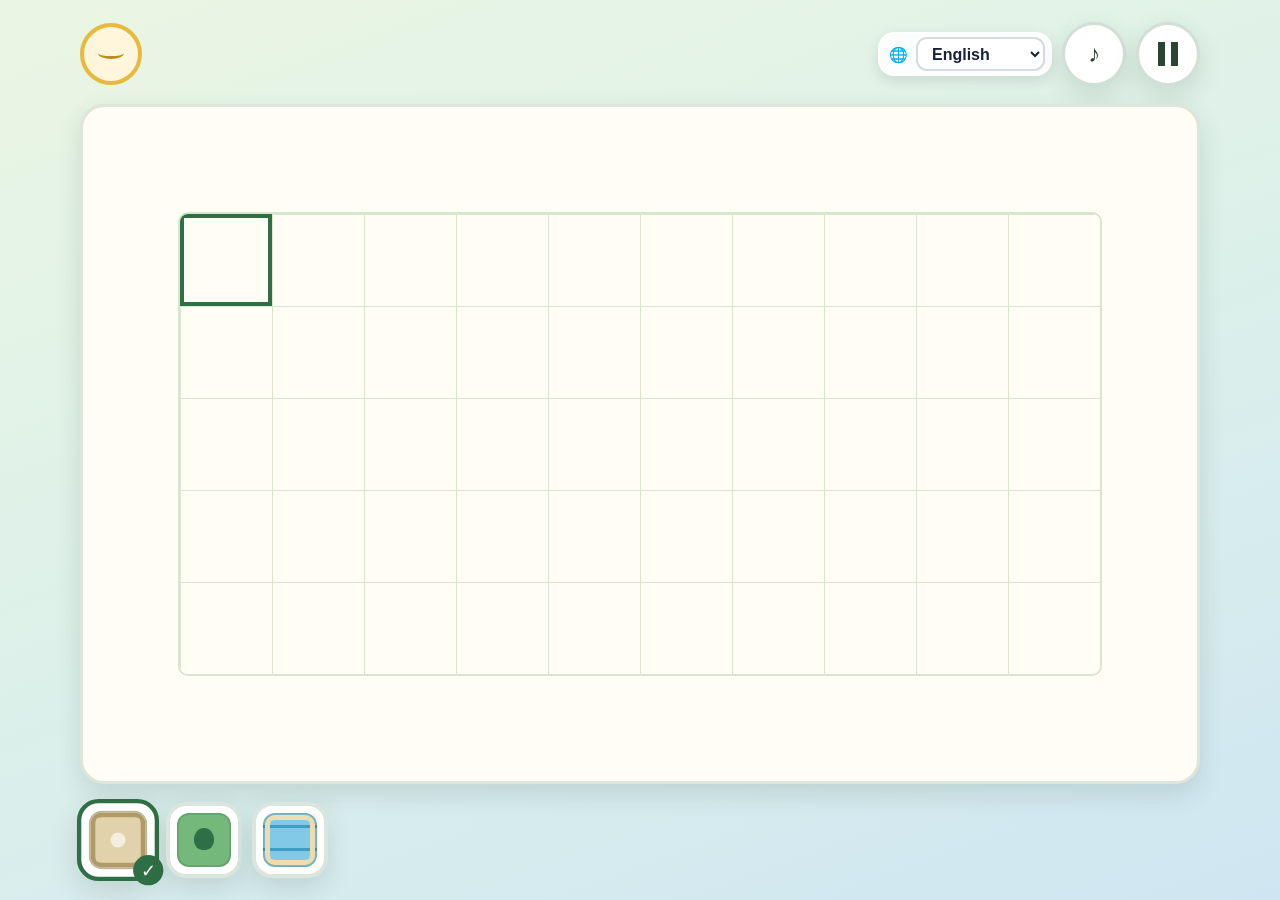
==== block-town/index.html @ 2a0fec43 "feat(block-town): make, open and delete worlds from the pause menu The shelf of sheets becomes a she" ====
<!doctype html>
<html lang="en">
  <head>
    <meta charset="UTF-8" />
    <meta name="viewport" content="width=device-width, initial-scale=1.0" />
    <meta name="theme-color" content="#bfe3a8" />
    <title>Block Town</title>
    <link rel="stylesheet" href="styles.css" />
    <link rel="stylesheet" href="../shared/game-language.css" />
  </head>
  <body data-translations="translations.json">
    <main class="game-shell" id="game-shell">
      <header class="topbar">
        <section class="progress-panel" id="progress-panel" aria-label="Painted part of the world">
          <span class="progress-sun" aria-hidden="true">
            <span class="progress-sun-fill" id="progress-sun-fill"></span>
            <span class="progress-sun-face"></span>
          </span>
        </section>

        <div class="top-actions" aria-label="Game controls">
          <label class="language-picker language-picker--compact">
            <span aria-hidden="true">🌐</span>
            <span class="language-picker-text">Language</span>
            <select data-language-select aria-label="Interface language">
              <option value="en">English</option>
              <option value="ru">Русский</option>
            </select>
          </label>
          <button class="round-button" id="sound-button" type="button" aria-label="Turn sound off">
            <span class="sound-icon" aria-hidden="true">♪</span>
          </button>
          <button class="round-button" id="pause-button" type="button" aria-label="Open the pause menu">
            <span class="pause-icon" aria-hidden="true"></span>
          </button>
        </div>
      </header>

      <section class="sheet-card" aria-label="Sheet of squared paper">
        <div class="zoom-buttons" id="zoom-buttons" hidden>
          <button class="round-button" id="zoom-in" type="button" aria-label="Make the cells bigger">
            <span aria-hidden="true">+</span>
          </button>
          <button class="round-button" id="zoom-out" type="button" aria-label="Make the cells smaller">
            <span aria-hidden="true">−</span>
          </button>
        </div>

        <div class="edge-arrows" id="edge-arrows" hidden>
          <button class="edge-arrow edge-arrow--up" type="button" data-pan="up" aria-label="Move up">
            <span aria-hidden="true">▲</span>
          </button>
          <button class="edge-arrow edge-arrow--down" type="button" data-pan="down" aria-label="Move down">
            <span aria-hidden="true">▼</span>
          </button>
          <button class="edge-arrow edge-arrow--left" type="button" data-pan="left" aria-label="Move left">
            <span aria-hidden="true">◀</span>
          </button>
          <button class="edge-arrow edge-arrow--right" type="button" data-pan="right" aria-label="Move right">
            <span aria-hidden="true">▶</span>
          </button>
        </div>

        <button class="minimap" id="minimap" type="button" aria-label="Whole world. Tap a spot to jump there." hidden>
          <canvas class="minimap-canvas" id="minimap-canvas"></canvas>
          <span class="minimap-view" id="minimap-view" aria-hidden="true"></span>
        </button>

        <div class="sheet-scroll" id="sheet-scroll">
          <div class="sheet-stage" id="sheet-stage">
            <div class="sheet-grid" id="sheet-grid" role="grid" tabindex="0"
              aria-label="World. Arrow keys move the frame, Space paints the chosen block."></div>
            <div class="living-layer" id="living-layer" aria-hidden="true"></div>
          </div>
        </div>
        <div class="celebration" id="celebration" hidden>
          <div class="confetti" id="confetti" aria-hidden="true"></div>
          <div class="celebration-card" role="dialog" aria-modal="true" aria-label="The world is full">
            <span class="celebration-sun" aria-hidden="true"></span>
            <p class="celebration-text">The whole world is painted!</p>
            <div class="celebration-actions">
              <button class="pause-action confirm-button" id="stay-button" type="button" aria-label="Stay in this world">
                <span aria-hidden="true">✓</span>
              </button>
            </div>
          </div>
        </div>

        <div class="screen-reader-status" id="status" role="status" aria-live="polite"></div>
      </section>

      <section class="toolbar" aria-label="Blocks and tools">
        <div class="palette-area">
          <div class="palette-kinds" id="palette-kinds" role="radiogroup" aria-label="Kinds of block" hidden></div>
          <div class="palette" id="palette" role="radiogroup" aria-label="Blocks"></div>
        </div>
        <div class="tools" id="tools" role="radiogroup" aria-label="Tools"></div>
      </section>
    </main>

    <div class="pause-overlay" id="pause-overlay" role="dialog" aria-modal="true" aria-label="Pause menu" hidden>
      <div class="pause-card">
        <div class="pause-actions" data-state="menu">
          <button class="pause-action resume-button" id="resume-button" type="button" aria-label="Back to the world">
            <span aria-hidden="true">▶</span>
          </button>
          <button class="pause-action shelf-button" id="shelf-button" type="button" aria-label="Choose a world">
            <span class="shelf-icon" aria-hidden="true"></span>
          </button>
          <button class="pause-action clear-button" id="clear-button" type="button" aria-label="Clear this world">
            <span aria-hidden="true">🗋</span>
          </button>
        </div>
        <div class="pause-actions pause-actions--shelf" data-state="worlds" hidden>
          <div class="world-shelf" id="world-shelf" role="list" aria-label="Worlds"></div>
          <button class="pause-action" id="worlds-back-button" type="button" aria-label="Back to the pause menu">
            <span aria-hidden="true">↩</span>
          </button>
        </div>
        <div class="pause-actions pause-actions--shelf" data-state="sizes" hidden>
          <div class="size-picker" id="size-picker" role="list" aria-label="Size of the new world">
            <button class="size-choice" type="button" data-size="size-1" role="listitem" aria-label="Small world">
              <span class="size-mark" aria-hidden="true"></span>
            </button>
            <button class="size-choice" type="button" data-size="size-2" role="listitem" aria-label="Medium world">
              <span class="size-mark" aria-hidden="true"></span>
            </button>
            <button class="size-choice" type="button" data-size="size-3" role="listitem" aria-label="Large world">
              <span class="size-mark" aria-hidden="true"></span>
            </button>
            <button class="size-choice" type="button" data-size="size-4" role="listitem" aria-label="Very large world">
              <span class="size-mark" aria-hidden="true"></span>
            </button>
            <button class="size-choice" type="button" data-size="size-5" role="listitem" aria-label="Huge world">
              <span class="size-mark" aria-hidden="true"></span>
            </button>
          </div>
          <button class="pause-action" id="sizes-back-button" type="button" aria-label="Back to the worlds">
            <span aria-hidden="true">↩</span>
          </button>
        </div>
        <div class="pause-actions" data-state="confirm" hidden>
          <p class="pause-question">Clear this world and start it again?</p>
          <button class="pause-action confirm-button" id="confirm-clear-button" type="button" aria-label="Yes, clear the world">
            <span aria-hidden="true">✓</span>
          </button>
          <button class="pause-action cancel-button" id="cancel-clear-button" type="button" aria-label="No, keep the painting">
            <span aria-hidden="true">✕</span>
          </button>
        </div>
        <div class="pause-actions" data-state="delete" hidden>
          <p class="pause-question">Delete this world?</p>
          <button class="pause-action confirm-button" id="confirm-delete-button" type="button" aria-label="Yes, delete it">
            <span aria-hidden="true">✓</span>
          </button>
          <button class="pause-action cancel-button" id="cancel-delete-button" type="button" aria-label="No, keep the world">
            <span aria-hidden="true">✕</span>
          </button>
        </div>
      </div>
    </div>

    <script src="../shared/game-language.js"></script>
    <script src="../shared/game-home.js"></script>
    <script src="../shared/game-sound.js"></script>
    <script src="game.js"></script>
  </body>
</html>
---- block-town/styles.css ----
:root {
  --ink: #2b4535;
  --ink-soft: #5c7566;
  --paper: #fffdf4;
  --paper-line: #d9e6cf;
  --sky: #cfe9f3;
  --leaf: #4f9b5f;
  --leaf-dark: #2f6f45;
  --sun: #ffd45c;
  --shadow: 0 10px 26px rgb(43 69 53 / 14%);

  /* Block colors. Every block also carries a pattern, so the color alone never
     has to be read. */
  --meadow: #a9dc88;
  --meadow-mark: #5aa25f;
  --road: #e2d2ab;
  --road-mark: #b09a68;
  --forest: #74b97b;
  --forest-mark: #2f6f45;
  --water: #82c9e8;
  --water-mark: #3f9dc4;
  --house: #e58f6a;
  --house-mark: #8f4b34;
  --field: #d8c057;
  --field-mark: #a3862f;
  --soil: #b98c5c;
  --shoot: #7fc06a;
  --flowers: #e78cbb;
  --sand: #f0dfae;
  --sand-mark: #cfb277;
  --asphalt: #9aa2a6;
  --asphalt-mark: #5f6a70;
  --rail-bed: #cbb79a;
  --rail-mark: #5b4a34;
  --stone: #b9b3a6;
  --stone-mark: #6f6a60;
  --brick: #c97f52;
  --brick-mark: #7e4a2c;
  --lamp: #ffe9a8;
  --shore: #ecdcae;
  --sheet-border: 2px;

  /* The grid geometry is the only thing the model writes into the DOM. */
  --rows: 5;
  --columns: 10;
  --cell-size: 56px;
}

* {
  box-sizing: border-box;
}

html {
  min-height: 100%;
}

body {
  min-width: 320px;
  min-height: 100vh;
  margin: 0;
  color: var(--ink);
  background: linear-gradient(160deg, #eaf6e3 0%, #dcf0ea 52%, #cfe6f2 100%);
  font-family: ui-rounded, "Arial Rounded MT Bold", "Trebuchet MS", sans-serif;
}

button {
  font: inherit;
  -webkit-tap-highlight-color: transparent;
}

button:focus-visible,
.sheet-grid:focus-visible {
  outline: 4px solid var(--leaf-dark);
  outline-offset: 3px;
}

[hidden] {
  display: none !important;
}

.game-shell {
  display: flex;
  width: min(1120px, calc(100% - 24px));
  height: 100vh;
  flex-direction: column;
  margin: 0 auto;
  padding: clamp(12px, 2vw, 22px) 0;
  gap: clamp(10px, 1.6vw, 18px);
}

/* Topbar: the progress sun for the child, the quiet controls for an adult. */
.topbar {
  display: flex;
  align-items: center;
  justify-content: space-between;
  gap: 14px;
}

.progress-panel {
  display: flex;
  align-items: center;
  gap: 12px;
}

.progress-sun {
  position: relative;
  display: block;
  width: 62px;
  height: 62px;
  border: 4px solid #e7b93c;
  border-radius: 50%;
  background: #fff6dc;
  overflow: hidden;
}

.progress-sun-fill {
  position: absolute;
  right: 0;
  bottom: 0;
  left: 0;
  height: 0%;
  background: var(--sun);
  transition: height 220ms ease;
}

/* The face keeps the sun readable when the fill is still low. */
.progress-sun-face {
  position: absolute;
  top: 38%;
  left: 26%;
  width: 48%;
  height: 22%;
  border-bottom: 3px solid #b98d21;
  border-radius: 0 0 60% 60%;
}

.top-actions {
  display: flex;
  align-items: center;
  gap: 10px;
}

.round-button {
  display: flex;
  width: 64px;
  height: 64px;
  align-items: center;
  justify-content: center;
  padding: 0;
  border: 3px solid rgb(47 111 69 / 22%);
  border-radius: 50%;
  background: #fff;
  box-shadow: var(--shadow);
  color: var(--ink);
  font-size: 24px;
  cursor: pointer;
}

.round-button.is-off {
  color: var(--ink-soft);
  background: #eef2ec;
}

.pause-icon {
  display: block;
  width: 20px;
  height: 24px;
  border-right: 7px solid currentColor;
  border-left: 7px solid currentColor;
}

/* The sheet itself. */
.sheet-card {
  position: relative;
  display: flex;
  flex: 1;
  align-items: center;
  justify-content: center;
  min-height: 0;
  padding: clamp(10px, 1.6vw, 20px);
  border: 3px solid rgb(47 111 69 / 16%);
  border-radius: 24px;
  background: var(--paper);
  box-shadow: var(--shadow);
}

.sheet-scroll {
  max-width: 100%;
  max-height: 100%;
  overflow: auto;
}

/* The stage is exactly as wide as the grid, so a sheet larger than the card
   scrolls instead of being cut off. */
.sheet-stage {
  position: relative;
  width: max-content;
}

/* Evening light stays on a sheet that has been finished. */
.sheet-stage.is-evening::before {
  position: absolute;
  z-index: 3;
  border-radius: 10px;
  background: linear-gradient(180deg, rgb(255 168 96 / 26%), rgb(96 84 168 / 26%));
  content: "";
  inset: 0;
  pointer-events: none;
}

.sheet-grid {
  display: grid;
  grid-template-rows: repeat(var(--rows), var(--cell-size));
  grid-template-columns: repeat(var(--columns), var(--cell-size));
  border: var(--sheet-border) solid var(--paper-line);
  border-radius: 10px;
  background: var(--paper);
  overflow: hidden;
  touch-action: none;
}

/* The rows exist for screen readers; the grid itself does the layout. */
.sheet-row {
  display: contents;
}

.cell {
  /* Each side of a cell can carry its own edge line: a road shows one where it
     stops, water shows a shore where the lake ends. */
  --edge-n: 0 0 0 0 transparent;
  --edge-e: 0 0 0 0 transparent;
  --edge-s: 0 0 0 0 transparent;
  --edge-w: 0 0 0 0 transparent;

  position: relative;
  box-shadow:
    inset var(--edge-n),
    inset var(--edge-e),
    inset var(--edge-s),
    inset var(--edge-w);
  overflow: hidden;
}

/* One animated custom property drives the shimmer of every unpainted cell, so
   a sheet of a thousand cells still runs a single animation. */
@property --empty-tint {
  syntax: "<color>";
  inherits: true;
  initial-value: #fffdf4;
}

.sheet-grid {
  --empty-tint: var(--paper);

  animation: paper-shimmer 2800ms ease-in-out infinite;
}

@keyframes paper-shimmer {
  0%,
  100% {
    --empty-tint: #fffdf4;
  }

  50% {
    --empty-tint: #fbf0cd;
  }
}

/* An unpainted cell keeps the squared-paper look. */
.cell.is-empty {
  background:
    linear-gradient(var(--paper-line) 0 1px, transparent 1px 100%),
    linear-gradient(90deg, var(--paper-line) 0 1px, transparent 1px 100%),
    var(--empty-tint);
}

.cell:not(.is-empty) {
  outline: 1px solid rgb(43 69 53 / 7%);
  outline-offset: -1px;
}

/* The keyboard frame. It is a shape, not a colour, so it reads on any block. */
.cell.is-cursor {
  z-index: 1;
  outline: 4px solid var(--leaf-dark);
  outline-offset: -4px;
}

/* Block art. Each family carries its own pattern and silhouette. */
.block--meadow {
  background:
    repeating-linear-gradient(
      90deg,
      transparent 0 32%,
      var(--meadow-mark) 32% 36%,
      transparent 36% 100%
    ),
    var(--meadow);
  background-size: 50% 42%, auto;
  background-position: center 62%, center;
  background-repeat: repeat-x, repeat;
}

/* Roads: the surface is flat and every side the road does not continue to gets
   a drawn edge, so turns, crossings and ends read at a glance. */
.block--path {
  background: var(--road);
}

.cell--road {
  --edge-n: 0 4px 0 0 var(--road-mark);
  --edge-e: -4px 0 0 0 var(--road-mark);
  --edge-s: 0 -4px 0 0 var(--road-mark);
  --edge-w: 4px 0 0 0 var(--road-mark);

  /* One pale stub per connected side. Together they draw the centre line
     through a straight, a turn, a T and a crossing alike. */
  background-image: var(--stub-n, none), var(--stub-e, none), var(--stub-s, none), var(--stub-w, none);
  background-position: top center, right center, bottom center, left center;
  background-repeat: no-repeat;
  background-size: 16% 56%, 56% 16%, 16% 56%, 56% 16%;
}

.cell--road.road--n {
  --edge-n: 0 0 0 0 transparent;
  --stub-n: linear-gradient(rgb(255 255 255 / 62%), rgb(255 255 255 / 62%));
}

.cell--road.road--e {
  --edge-e: 0 0 0 0 transparent;
  --stub-e: linear-gradient(rgb(255 255 255 / 62%), rgb(255 255 255 / 62%));
}

.cell--road.road--s {
  --edge-s: 0 0 0 0 transparent;
  --stub-s: linear-gradient(rgb(255 255 255 / 62%), rgb(255 255 255 / 62%));
}

.cell--road.road--w {
  --edge-w: 0 0 0 0 transparent;
  --stub-w: linear-gradient(rgb(255 255 255 / 62%), rgb(255 255 255 / 62%));
}

/* A road that leads nowhere yet still shows a piece of surface. */
.cell--road.road--lone::before {
  position: absolute;
  border-radius: 50%;
  background: rgb(255 255 255 / 62%);
  content: "";
  inset: 36%;
}

/* A road that stands on water is a bridge: the deck floats and the water shows
   along its sides. */
.cell--road.road--bridge {
  --edge-n: 0 0 0 0 transparent;
  --edge-e: 0 0 0 0 transparent;
  --edge-s: 0 0 0 0 transparent;
  --edge-w: 0 0 0 0 transparent;

  background: var(--water);
}

.cell--road.road--bridge::after {
  position: absolute;
  background:
    repeating-linear-gradient(
      90deg,
      var(--road) 0 30%,
      var(--road-mark) 30% 36%,
      var(--road) 36% 66%
    );
  content: "";
  inset: 16% 0;
}

.cell--road.road--bridge.road--bridge-vertical::after {
  background:
    repeating-linear-gradient(
      180deg,
      var(--road) 0 30%,
      var(--road-mark) 30% 36%,
      var(--road) 36% 66%
    );
  inset: 0 16%;
}

/* Forest: a lone cell is one small tree, a cluster grows taller and denser. */
.block--forest {
  background: var(--forest);
}

.block--forest::before {
  position: absolute;
  border-radius: 50% 50% 42% 42%;
  background: var(--forest-mark);
  content: "";
  inset: 26% 30% 30%;
}

.block--forest.forest--1::before {
  inset: 16% 20% 22%;
}

.block--forest.forest--2::before {
  border-radius: 50% 50% 38% 38%;
  background: #24583a;
  inset: 6% 30% 34% 8%;
}

/* A second crown makes a dense wood read as a wood, not as a bigger tree. */
.block--forest.forest--2::after {
  position: absolute;
  border-radius: 50% 50% 40% 40%;
  background: var(--forest-mark);
  content: "";
  inset: 30% 8% 8% 42%;
}

/* A house: walls, a roof and a door, so it reads as a building at any size. */
.block--house {
  background: var(--meadow);
}

.block--house::before {
  position: absolute;
  border-radius: 12% 12% 6% 6%;
  background:
    linear-gradient(var(--house-mark) 0 26%, transparent 26% 100%),
    var(--house);
  content: "";
  inset: 22% 18% 14%;
}

.block--house::after {
  position: absolute;
  width: 22%;
  height: 30%;
  border-radius: 30% 30% 0 0;
  background: var(--house-mark);
  content: "";
  bottom: 14%;
  left: 39%;
}

/* The door and its doorstep turn toward the street. */
.block--house.door--n::after {
  border-radius: 0 0 30% 30%;
  top: 14%;
  bottom: auto;
}

.block--house.door--e::after {
  width: 30%;
  height: 22%;
  border-radius: 0 30% 30% 0;
  right: 14%;
  bottom: 39%;
  left: auto;
}

.block--house.door--w::after {
  width: 30%;
  height: 22%;
  border-radius: 30% 0 0 30%;
  bottom: 39%;
  left: 14%;
}

/* A field grows: bare soil, then shoots, then ripe ears. */
.block--field {
  background:
    repeating-linear-gradient(
      180deg,
      var(--soil) 0 66%,
      color-mix(in srgb, var(--soil) 76%, #000) 66% 100%
    ),
    var(--soil);
  background-size: 100% 34%, auto;
}

.block--field.field--1 {
  background:
    repeating-linear-gradient(
      180deg,
      var(--soil) 0 58%,
      var(--shoot) 58% 100%
    ),
    var(--soil);
  background-size: 100% 34%, auto;
}

.block--field.field--2 {
  background:
    repeating-linear-gradient(
      180deg,
      var(--field) 0 62%,
      var(--field-mark) 62% 100%
    ),
    var(--field);
  background-size: 100% 26%, auto;
}

/* Flowers: bright heads scattered over the grass. */
.block--flowers {
  background:
    radial-gradient(circle at 28% 34%, var(--flowers) 0 15%, transparent 15%),
    radial-gradient(circle at 68% 30%, #fff3a8 0 13%, transparent 13%),
    radial-gradient(circle at 44% 70%, var(--flowers) 0 14%, transparent 14%),
    radial-gradient(circle at 78% 72%, #f4f0ff 0 12%, transparent 12%),
    var(--meadow);
}

/* Sand: pale grains, no plants at all. */
.block--sand {
  background:
    radial-gradient(circle at 24% 30%, var(--sand-mark) 0 8%, transparent 8%),
    radial-gradient(circle at 66% 24%, var(--sand-mark) 0 7%, transparent 7%),
    radial-gradient(circle at 38% 68%, var(--sand-mark) 0 7%, transparent 7%),
    radial-gradient(circle at 76% 66%, var(--sand-mark) 0 8%, transparent 8%),
    var(--sand);
}

/* Asphalt is a road too: the same edges and centre line, a darker surface. */
.block--asphalt {
  background: var(--asphalt);
}

.cell--road.block--asphalt {
  --edge-n: 0 4px 0 0 var(--asphalt-mark);
  --edge-e: -4px 0 0 0 var(--asphalt-mark);
  --edge-s: 0 -4px 0 0 var(--asphalt-mark);
  --edge-w: 4px 0 0 0 var(--asphalt-mark);
}

.cell--road.block--asphalt.road--n {
  --edge-n: 0 0 0 0 transparent;
}

.cell--road.block--asphalt.road--e {
  --edge-e: 0 0 0 0 transparent;
}

.cell--road.block--asphalt.road--s {
  --edge-s: 0 0 0 0 transparent;
}

.cell--road.block--asphalt.road--w {
  --edge-w: 0 0 0 0 transparent;
}

/* Rails: a bed with sleepers and a dark line running along the track. */
.block--rails {
  background: var(--rail-bed);
}

.cell--road.block--rails {
  --edge-n: 0 0 0 0 transparent;
  --edge-e: 0 0 0 0 transparent;
  --edge-s: 0 0 0 0 transparent;
  --edge-w: 0 0 0 0 transparent;
}

.cell--road.block--rails.road--n {
  --stub-n: linear-gradient(var(--rail-mark), var(--rail-mark));
}

.cell--road.block--rails.road--e {
  --stub-e: linear-gradient(var(--rail-mark), var(--rail-mark));
}

.cell--road.block--rails.road--s {
  --stub-s: linear-gradient(var(--rail-mark), var(--rail-mark));
}

.cell--road.block--rails.road--w {
  --stub-w: linear-gradient(var(--rail-mark), var(--rail-mark));
}

.block--rails::before {
  position: absolute;
  background:
    repeating-linear-gradient(
      90deg,
      transparent 0 22%,
      var(--rail-mark) 22% 32%,
      transparent 32% 54%
    );
  content: "";
  inset: 28% 0;
  opacity: 0.62;
}

/* A tower: tall, narrow and topped with a roof. */
.block--tower {
  background: var(--meadow);
}

.block--tower::before {
  position: absolute;
  border-radius: 20% 20% 6% 6%;
  background: linear-gradient(#b58bd0 0 100%);
  content: "";
  inset: 10% 32% 6%;
}

.block--tower::after {
  position: absolute;
  bottom: 10%;
  left: 40%;
  width: 20%;
  height: 22%;
  border-radius: 40% 40% 0 0;
  background: var(--stone-mark);
  content: "";
}

/* A farm: a wide barn with a gate. */
.block--farm {
  background: var(--meadow);
}

.block--farm::before {
  position: absolute;
  border-radius: 34% 34% 6% 6%;
  background: linear-gradient(var(--brick-mark) 0 30%, var(--brick) 30% 100%);
  content: "";
  inset: 24% 10% 12%;
}

.block--farm::after {
  position: absolute;
  bottom: 12%;
  left: 38%;
  width: 24%;
  height: 30%;
  border-radius: 4px 4px 0 0;
  background: var(--lamp);
  content: "";
}

/* A mountain: a grey peak with snow on top. */
.block--mountain {
  background: var(--meadow);
}

.block--mountain::before {
  position: absolute;
  background: linear-gradient(#f4f6f8 0 22%, var(--stone) 22% 100%);
  clip-path: polygon(50% 0, 100% 100%, 0 100%);
  content: "";
  inset: 8% 4% 10%;
}

/* A windmill turns only when a field is next to it. */
.block--windmill {
  background: var(--meadow);
}

.block--windmill::before {
  position: absolute;
  border-radius: 30% 30% 6% 6%;
  background: #efe3c4;
  box-shadow: inset 0 0 0 2px rgb(111 106 96 / 30%);
  content: "";
  inset: 26% 34% 8%;
}

.block--windmill::after {
  position: absolute;
  top: 6%;
  left: 22%;
  width: 56%;
  height: 56%;
  background:
    linear-gradient(90deg, transparent 0 44%, var(--stone-mark) 44% 56%, transparent 56% 100%),
    linear-gradient(180deg, transparent 0 44%, var(--stone-mark) 44% 56%, transparent 56% 100%);
  content: "";
}

.block--windmill.is-turning::after {
  animation: windmill-turn 5200ms linear infinite;
}

@keyframes windmill-turn {
  to {
    transform: rotate(360deg);
  }
}

/* A lighthouse blinks only when it stands by the water. */
.block--lighthouse {
  background: var(--sand);
}

.block--lighthouse::before {
  position: absolute;
  background:
    repeating-linear-gradient(
      180deg,
      #f6f2ea 0 26%,
      #e5645f 26% 52%
    );
  clip-path: polygon(30% 0, 70% 0, 84% 100%, 16% 100%);
  content: "";
  inset: 20% 26% 8%;
}

.block--lighthouse::after {
  position: absolute;
  top: 8%;
  left: 36%;
  width: 28%;
  height: 20%;
  border-radius: 40%;
  background: var(--lamp);
  box-shadow: 0 0 0 3px rgb(255 233 168 / 55%);
  content: "";
}

.block--lighthouse.is-blinking::after {
  animation: lamp-blink 2400ms ease-in-out infinite;
}

@keyframes lamp-blink {
  0%,
  100% {
    opacity: 0.45;
  }

  50% {
    opacity: 1;
  }
}

/* A castle: thick walls with battlements and a gate. */
.block--castle {
  background: var(--meadow);
}

.block--castle::before {
  position: absolute;
  background:
    repeating-linear-gradient(
      90deg,
      var(--stone) 0 22%,
      transparent 22% 34%
    ),
    linear-gradient(transparent 0 26%, var(--stone) 26% 100%);
  content: "";
  inset: 14% 8% 8%;
}

.block--castle::after {
  position: absolute;
  bottom: 8%;
  left: 40%;
  width: 20%;
  height: 34%;
  border-radius: 40% 40% 0 0;
  background: var(--stone-mark);
  content: "";
}

/* A playground: a slide and a ball. */
.block--playground {
  background: var(--sand);
}

.block--playground::before {
  position: absolute;
  background: linear-gradient(#f2a63e 0 100%);
  clip-path: polygon(0 100%, 70% 20%, 86% 20%, 26% 100%);
  content: "";
  inset: 16% 10% 14%;
}

.block--playground::after {
  position: absolute;
  bottom: 16%;
  left: 60%;
  width: 26%;
  height: 26%;
  border-radius: 50%;
  background: #6fb7e8;
  content: "";
}

/* Decorations: a lantern, a bench and a fountain. */
.block--lantern {
  background: var(--meadow);
}

.block--lantern::before {
  position: absolute;
  top: 16%;
  left: 40%;
  width: 20%;
  height: 26%;
  border-radius: 30%;
  background: var(--lamp);
  content: "";
}

.block--lantern::after {
  position: absolute;
  bottom: 14%;
  left: 46%;
  width: 8%;
  height: 42%;
  background: var(--stone-mark);
  content: "";
}

.block--bench {
  background: var(--meadow);
}

.block--bench::before {
  position: absolute;
  border-radius: 4px;
  background: linear-gradient(#c09a6a 0 46%, transparent 46% 60%, #c09a6a 60% 100%);
  content: "";
  inset: 34% 18% 34%;
}

.block--bench::after {
  position: absolute;
  bottom: 22%;
  left: 24%;
  width: 52%;
  height: 14%;
  background:
    linear-gradient(90deg, #8f7448 0 14%, transparent 14% 86%, #8f7448 86% 100%);
  content: "";
}

.block--fountain {
  background: var(--sand);
}

.block--fountain::before {
  position: absolute;
  border-radius: 50%;
  background: var(--water);
  box-shadow: inset 0 0 0 3px #7fd3d0;
  content: "";
  inset: 20%;
}

.block--fountain::after {
  position: absolute;
  top: 12%;
  left: 46%;
  width: 8%;
  height: 34%;
  border-radius: 4px;
  background: #d8f2f1;
  content: "";
}

/* Evening: the windows and the lanterns come on. */
.sheet-stage.is-evening .block--house::before {
  background:
    radial-gradient(circle at 32% 56%, var(--lamp) 0 11%, transparent 11%),
    radial-gradient(circle at 68% 56%, var(--lamp) 0 11%, transparent 11%),
    linear-gradient(var(--house-mark) 0 26%, transparent 26% 100%),
    var(--house);
}

.sheet-stage.is-evening .block--lantern::before,
.sheet-stage.is-evening .block--lighthouse::after {
  box-shadow: 0 0 0 5px rgb(255 233 168 / 52%);
}

/* Water: the wave pattern says water, and a sandy shore is drawn on every side
   where the lake ends. */
.block--water {
  background:
    repeating-linear-gradient(
      180deg,
      transparent 0 44%,
      var(--water-mark) 44% 56%,
      transparent 56% 100%
    ),
    var(--water);
  background-size: 100% 46%, auto;
}

.block--water.shore--n {
  --edge-n: 0 5px 0 0 var(--shore);
}

.block--water.shore--e {
  --edge-e: -5px 0 0 0 var(--shore);
}

.block--water.shore--s {
  --edge-s: 0 -5px 0 0 var(--shore);
}

.block--water.shore--w {
  --edge-w: 5px 0 0 0 var(--shore);
}

/* The creatures live above the sheet and never take a tap away from it. */
.living-layer {
  position: absolute;
  z-index: 2;
  inset: var(--sheet-border);
  pointer-events: none;
}

.sprite {
  position: absolute;
  top: 0;
  left: 0;
  width: var(--cell-size);
  height: var(--cell-size);
}

.sprite > i {
  position: absolute;
  display: block;
  inset: 0;
}

.sprite.is-mirrored > i {
  transform: scaleX(-1);
}

/* A little car with a window. */
.sprite--car > i::before {
  position: absolute;
  border-radius: 38% 38% 24% 24%;
  background: #e2685f;
  box-shadow: 0 1px 0 1px rgb(43 69 53 / 20%);
  content: "";
  inset: 30% 14%;
}

/* Two windows, so the shape reads as a car and not as a red dot. */
.sprite--car > i::after {
  position: absolute;
  background:
    linear-gradient(
      90deg,
      #fff6dc 0 42%,
      transparent 42% 58%,
      #fff6dc 58% 100%
    );
  content: "";
  inset: 38% 26% 48%;
}

/* A duck: a round body and a head with a beak. */
.sprite--duck > i::before {
  position: absolute;
  border-radius: 50% 50% 46% 46%;
  background: #ffd45c;
  content: "";
  inset: 44% 28% 24%;
}

.sprite--duck > i::after {
  position: absolute;
  top: 24%;
  left: 48%;
  width: 30%;
  height: 30%;
  border-radius: 50% 50% 46% 46%;
  background:
    radial-gradient(circle at 74% 56%, #f08c48 0 22%, transparent 22%),
    radial-gradient(circle at 40% 42%, #3a4a3f 0 14%, transparent 14%),
    #ffd45c;
  content: "";
}

/* A train: a dark engine with a chimney. */
.sprite--train > i::before {
  position: absolute;
  border-radius: 30% 30% 22% 22%;
  background: #4a6076;
  box-shadow: 0 1px 0 1px rgb(43 69 53 / 20%);
  content: "";
  inset: 32% 10%;
}

.sprite--train > i::after {
  position: absolute;
  top: 18%;
  left: 22%;
  width: 16%;
  height: 22%;
  border-radius: 20%;
  background: #4a6076;
  box-shadow: 34% 0 0 0 transparent;
  content: "";
}

/* A boat: a hull and a small sail. */
.sprite--boat > i::before {
  position: absolute;
  border-radius: 0 0 46% 46%;
  background: #d2703f;
  content: "";
  inset: 56% 18% 22%;
}

.sprite--boat > i::after {
  position: absolute;
  bottom: 44%;
  left: 40%;
  width: 34%;
  height: 34%;
  background: #fff6dc;
  clip-path: polygon(0 0, 100% 100%, 0 100%);
  content: "";
}

/* Birds are two small wings over the wood. */
.sprite--bird > i::before,
.sprite--bird > i::after {
  position: absolute;
  top: 34%;
  width: 22%;
  height: 11%;
  border-radius: 40%;
  background: #4a6076;
  content: "";
}

.sprite--bird > i::before {
  left: 26%;
  transform: rotate(-22deg);
}

.sprite--bird > i::after {
  left: 48%;
  transform: rotate(22deg);
}

/* Palette and tools stay well above the 64px minimum. */
.toolbar {
  display: flex;
  align-items: center;
  justify-content: space-between;
  gap: 14px;
  flex-wrap: wrap;
}

.palette-area {
  display: flex;
  flex-direction: column;
  align-items: flex-start;
  gap: 8px;
}

.palette,
.palette-kinds,
.tools {
  display: flex;
  align-items: center;
  gap: 10px;
  flex-wrap: wrap;
}

/* The kinds of one family: a short row above the family buttons. */
.palette-kinds {
  padding: 6px 8px;
  border: 3px solid rgb(47 111 69 / 18%);
  border-radius: 22px;
  background: rgb(255 255 255 / 78%);
}

.tool-button {
  display: flex;
  width: 68px;
  height: 68px;
  align-items: center;
  justify-content: center;
  padding: 0;
  border: 4px solid rgb(47 111 69 / 18%);
  border-radius: 20px;
  background: #fff;
  box-shadow: var(--shadow);
  cursor: pointer;
  transition: transform 140ms ease, border-color 140ms ease;
}

.tool-button[aria-checked="true"] {
  border-color: var(--leaf-dark);
  transform: scale(1.08);
}

.tool-mark {
  display: block;
  border: 3px solid var(--ink);
  border-radius: 4px;
  background: var(--meadow);
}

.tool--brush .tool-mark {
  width: 18px;
  height: 18px;
}

.tool--wide .tool-mark {
  width: 34px;
  height: 34px;
  background:
    linear-gradient(90deg, transparent 0 47%, var(--ink) 47% 53%, transparent 53% 100%),
    linear-gradient(180deg, transparent 0 47%, var(--ink) 47% 53%, transparent 53% 100%),
    var(--meadow);
}

/* The bucket pours a whole area at once. */
.tool--bucket .tool-mark {
  width: 30px;
  height: 26px;
  border-radius: 4px 4px 40% 40%;
  background: var(--water);
}

.palette-button {
  position: relative;
  display: flex;
  width: 76px;
  height: 76px;
  align-items: center;
  justify-content: center;
  padding: 0;
  border: 4px solid rgb(47 111 69 / 18%);
  border-radius: 20px;
  background: #fff;
  box-shadow: var(--shadow);
  cursor: pointer;
  transition: transform 140ms ease, border-color 140ms ease;
}

.palette-button[aria-checked="true"] {
  border-color: var(--leaf-dark);
  transform: scale(1.08);
}

/* The chosen block is framed, larger and marked, never colored alone. */
.palette-button[aria-checked="true"]::after {
  position: absolute;
  right: -8px;
  bottom: -8px;
  display: flex;
  width: 28px;
  height: 28px;
  align-items: center;
  justify-content: center;
  border-radius: 50%;
  background: var(--leaf-dark);
  color: #fff;
  content: "✓";
  font-size: 17px;
}

.palette-swatch {
  display: block;
  width: 54px;
  height: 54px;
  border: 2px solid rgb(43 69 53 / 14%);
  border-radius: 12px;
  overflow: hidden;
}

.screen-reader-status {
  position: absolute;
  width: 1px;
  height: 1px;
  overflow: hidden;
  clip: rect(0 0 0 0);
  white-space: nowrap;
}

/* Pause. */
.pause-overlay {
  position: fixed;
  z-index: 20;
  display: flex;
  align-items: center;
  justify-content: center;
  inset: 0;
  padding: 20px;
  background: rgb(28 48 36 / 52%);
}

.pause-card {
  display: flex;
  min-width: min(420px, 100%);
  flex-direction: column;
  padding: 24px;
  border-radius: 26px;
  background: var(--paper);
  box-shadow: var(--shadow);
  gap: 16px;
}

.pause-actions {
  display: flex;
  align-items: center;
  justify-content: center;
  gap: 16px;
  flex-wrap: wrap;
}

.pause-question {
  width: 100%;
  margin: 0;
  color: var(--ink);
  font-size: 20px;
  text-align: center;
}

.pause-action {
  display: flex;
  width: 88px;
  height: 88px;
  align-items: center;
  justify-content: center;
  padding: 0;
  border: 4px solid rgb(47 111 69 / 22%);
  border-radius: 24px;
  background: #fff;
  font-size: 34px;
  cursor: pointer;
}

.pause-action.resume-button,
.pause-action.confirm-button {
  border-color: var(--leaf);
  color: var(--leaf-dark);
}

.pause-action.clear-button,
.pause-action.cancel-button {
  color: var(--ink-soft);
}

/* Zoom, edge arrows and the mini-map: only the big sheets need them. */
.zoom-buttons {
  position: absolute;
  z-index: 5;
  top: 10px;
  right: 10px;
  display: flex;
  flex-direction: column;
  gap: 8px;
}

.edge-arrows {
  position: absolute;
  z-index: 4;
  inset: 0;
  pointer-events: none;
}

.edge-arrow {
  position: absolute;
  display: flex;
  width: 64px;
  height: 64px;
  align-items: center;
  justify-content: center;
  padding: 0;
  border: 3px solid rgb(47 111 69 / 20%);
  border-radius: 50%;
  background: rgb(255 255 255 / 88%);
  color: var(--ink);
  font-size: 20px;
  cursor: pointer;
  pointer-events: auto;
}

.edge-arrow--up {
  top: 8px;
  left: 50%;
  margin-left: -32px;
}

.edge-arrow--down {
  bottom: 8px;
  left: 50%;
  margin-left: -32px;
}

.edge-arrow--left {
  top: 50%;
  left: 8px;
  margin-top: -32px;
}

.edge-arrow--right {
  top: 50%;
  right: 8px;
  margin-top: -32px;
}

.minimap {
  position: absolute;
  z-index: 5;
  right: 10px;
  bottom: 10px;
  width: 168px;
  padding: 0;
  border: 3px solid rgb(47 111 69 / 24%);
  border-radius: 10px;
  background: var(--paper);
  box-shadow: var(--shadow);
  cursor: pointer;
  overflow: hidden;
}

.minimap-canvas {
  display: block;
  width: 100%;
  height: auto;
  image-rendering: pixelated;
}

.minimap-view {
  position: absolute;
  border: 3px solid var(--leaf-dark);
  border-radius: 3px;
  pointer-events: none;
}

/* The finished sheet: soft confetti and one large picture button. */
.celebration {
  position: absolute;
  z-index: 6;
  display: flex;
  align-items: center;
  justify-content: center;
  inset: 0;
  padding: 16px;
}

.confetti {
  position: absolute;
  inset: 0;
  overflow: hidden;
  pointer-events: none;
}

.confetti span {
  position: absolute;
  top: -8%;
  left: var(--left);
  width: 12px;
  height: 12px;
  border-radius: 3px;
  background: var(--sun);
  animation: confetti-fall 3600ms linear var(--delay) infinite;
}

.confetti span:nth-child(3n) {
  background: #8ec8f0;
}

.confetti span:nth-child(3n + 1) {
  border-radius: 50%;
  background: #ef9ac0;
}

@keyframes confetti-fall {
  0% {
    opacity: 0;
    transform: translateY(0) rotate(0deg);
  }

  10% {
    opacity: 1;
  }

  100% {
    opacity: 0.9;
    transform: translateY(70vh) translateX(calc(var(--drift) * 26px)) rotate(220deg);
  }
}

.celebration-card {
  position: relative;
  display: flex;
  flex-direction: column;
  align-items: center;
  padding: 20px 26px;
  border: 4px solid var(--sun);
  border-radius: 26px;
  background: var(--paper);
  box-shadow: var(--shadow);
  gap: 14px;
}

.celebration-sun {
  display: block;
  width: 64px;
  height: 64px;
  border-radius: 50%;
  background: radial-gradient(circle at 50% 60%, #ffe9a8 0 44%, var(--sun) 44% 100%);
  box-shadow: 0 0 0 8px rgb(255 212 92 / 28%);
}

.celebration-text {
  max-width: 16ch;
  margin: 0;
  color: var(--ink);
  font-size: 24px;
  text-align: center;
}

.celebration-actions {
  display: flex;
  gap: 14px;
}

/* The shelf of worlds: one live picture of every painting the child has made. */
.pause-actions--shelf {
  flex-direction: column;
}

.world-shelf {
  display: flex;
  align-items: center;
  justify-content: center;
  gap: 14px;
  flex-wrap: wrap;
  max-height: min(46vh, 360px);
  overflow-y: auto;
}

/* The picture and the cross are two separate targets, one above the other, so
   a finger that means "open" never lands on "delete". */
.world-card {
  display: flex;
  align-items: center;
  flex-direction: column;
  gap: 10px;
}

.world-choice {
  display: flex;
  min-width: 64px;
  min-height: 64px;
  align-items: center;
  justify-content: center;
  padding: 6px;
  border: 4px solid rgb(47 111 69 / 20%);
  border-radius: 16px;
  background: #fff;
  cursor: pointer;
}

.world-choice[aria-current="true"] {
  border-color: var(--leaf-dark);
}

.world-thumbnail {
  display: block;
  width: var(--thumb-width, 64px);
  height: calc(var(--thumb-width, 64px) / 2);
  border-radius: 6px;
  background: var(--paper);
  image-rendering: pixelated;
}

.world-delete {
  display: flex;
  width: 44px;
  height: 44px;
  align-items: center;
  justify-content: center;
  padding: 0;
  border: 3px solid rgb(176 58 46 / 34%);
  border-radius: 50%;
  background: #fff;
  color: #b03a2e;
  font-size: 20px;
  line-height: 1;
  cursor: pointer;
}

.world-delete:hover {
  border-color: #b03a2e;
  background: #fdf1ef;
}

/* The big plus that opens the size picker. */
.world-new {
  display: flex;
  width: 78px;
  height: 78px;
  align-items: center;
  justify-content: center;
  padding: 0;
  border: 4px dashed rgb(47 111 69 / 34%);
  border-radius: 16px;
  background: #fff;
  color: var(--leaf-dark);
  font-size: 44px;
  line-height: 1;
  cursor: pointer;
}

/* The five sizes are told apart by the picture alone: a growing rectangle of
   squared paper, drawn with the same cells the world is painted on. */
.size-picker {
  display: flex;
  align-items: center;
  justify-content: center;
  gap: 12px;
  flex-wrap: wrap;
}

.size-choice {
  display: flex;
  width: 96px;
  height: 96px;
  align-items: center;
  justify-content: center;
  padding: 0;
  border: 4px solid rgb(47 111 69 / 22%);
  border-radius: 20px;
  background: #fff;
  cursor: pointer;
}

.size-choice:hover {
  border-color: var(--leaf-dark);
}

.size-mark {
  display: block;
  width: calc(var(--size-share) * 76px);
  height: calc(var(--size-share) * 38px);
  border: 2px solid var(--leaf-dark);
  border-radius: 4px;
  background:
    repeating-linear-gradient(90deg, transparent 0 7px, rgb(47 111 69 / 30%) 7px 8px),
    repeating-linear-gradient(180deg, transparent 0 7px, rgb(47 111 69 / 30%) 7px 8px),
    var(--paper);
}

.size-choice[data-size="size-1"] .size-mark { --size-share: 0.32; }
.size-choice[data-size="size-2"] .size-mark { --size-share: 0.49; }
.size-choice[data-size="size-3"] .size-mark { --size-share: 0.66; }
.size-choice[data-size="size-4"] .size-mark { --size-share: 0.83; }
.size-choice[data-size="size-5"] .size-mark { --size-share: 1; }

.shelf-icon {
  display: block;
  width: 40px;
  height: 30px;
  border: 4px solid currentcolor;
  border-radius: 6px;
  background:
    linear-gradient(90deg, transparent 0 46%, currentcolor 46% 54%, transparent 54% 100%);
}

@media (prefers-reduced-motion: reduce) {
  /* No falling confetti: the pieces simply lie on the finished sheet. */
  .confetti span {
    top: var(--top);
    animation: none;
  }

  .progress-sun-fill,
  .palette-button,
  .tool-button {
    transition-duration: 20ms;
  }

  /* No pulsing: the unpainted cells keep a dashed frame instead. */
  .sheet-grid {
    animation: none;
  }

  /* The blades stop; the standing cross still says "windmill". The light of the
     lighthouse is only opacity, so it keeps breathing. */
  .block--windmill.is-turning::after {
    animation: none;
  }

  .cell.is-empty::after {
    position: absolute;
    border: 2px dashed rgb(90 162 95 / 42%);
    border-radius: 4px;
    content: "";
    inset: 3px;
  }
}
---- shared/game-language.css ----
.language-picker {
  display: inline-flex;
  min-height: 48px;
  align-items: center;
  gap: 8px;
  padding: 5px 8px 5px 12px;
  border: 2px solid rgb(255 255 255 / 58%);
  border-radius: 16px;
  background: rgb(255 255 255 / 86%);
  box-shadow: 0 5px 14px rgb(32 45 65 / 12%);
  color: #23324a;
  font: inherit;
  font-size: 15px;
  font-weight: 800;
  line-height: 1;
}

.language-picker select {
  min-width: 104px;
  min-height: 38px;
  margin: 0;
  padding: 0 30px 0 10px;
  border: 2px solid rgb(35 50 74 / 18%);
  border-radius: 11px;
  background-color: #fff;
  color: #17233a;
  font: inherit;
  font-size: 16px;
  font-weight: 800;
  cursor: pointer;
}

.language-picker select:focus-visible {
  outline: 4px solid #ffd45c;
  outline-offset: 2px;
}

.language-picker--compact {
  min-height: 44px;
  padding: 3px 5px 3px 9px;
}

.language-picker--compact .language-picker-text {
  position: absolute;
  width: 1px;
  height: 1px;
  overflow: hidden;
  clip: rect(0 0 0 0);
  white-space: nowrap;
}

.language-picker--compact select {
  min-width: 94px;
  min-height: 34px;
}

.language-settings {
  display: flex;
  align-items: center;
  justify-content: flex-end;
  gap: 10px;
}

@media (max-width: 760px) {
  .language-picker {
    min-height: 44px;
    padding: 3px 5px 3px 9px;
  }

  .language-picker .language-picker-text {
    position: absolute;
    width: 1px;
    height: 1px;
    overflow: hidden;
    clip: rect(0 0 0 0);
    white-space: nowrap;
  }

  .language-picker select {
    min-width: 94px;
    min-height: 34px;
  }
}
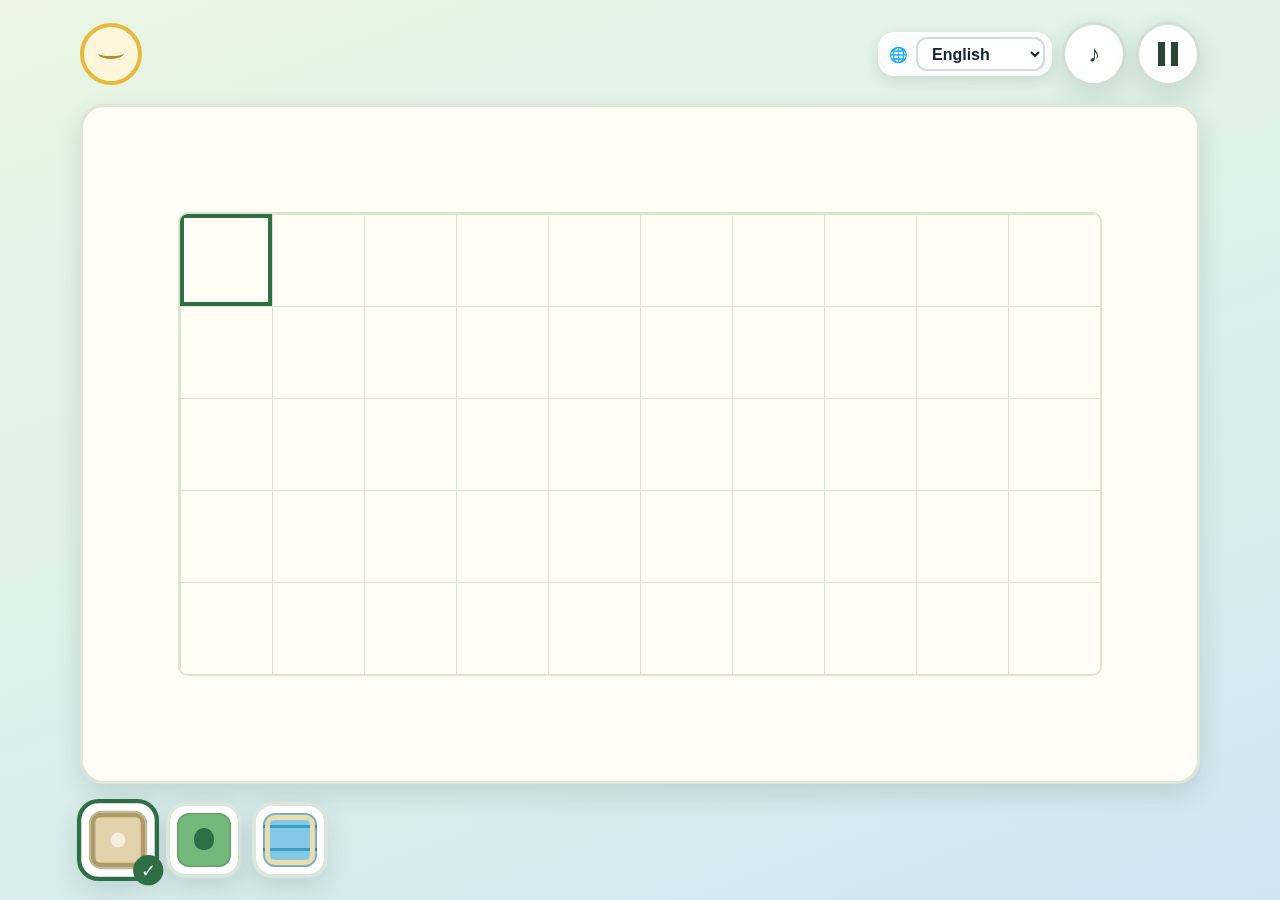
==== commit 5b917c46: "docs(block-town): describe worlds in the texts and the documents The Russian strings follow the game" ====
--- a/block-town/index.html
+++ b/block-town/index.html
@@ -118,20 +118,20 @@
           </button>
         </div>
         <div class="pause-actions pause-actions--shelf" data-state="sizes" hidden>
-          <div class="size-picker" id="size-picker" role="list" aria-label="Size of the new world">
-            <button class="size-choice" type="button" data-size="size-1" role="listitem" aria-label="Small world">
+          <div class="size-picker" id="size-picker" role="group" aria-label="Size of the new world">
+            <button class="size-choice" type="button" data-size="size-1" aria-label="Small world">
               <span class="size-mark" aria-hidden="true"></span>
             </button>
-            <button class="size-choice" type="button" data-size="size-2" role="listitem" aria-label="Medium world">
+            <button class="size-choice" type="button" data-size="size-2" aria-label="Medium world">
               <span class="size-mark" aria-hidden="true"></span>
             </button>
-            <button class="size-choice" type="button" data-size="size-3" role="listitem" aria-label="Large world">
+            <button class="size-choice" type="button" data-size="size-3" aria-label="Large world">
               <span class="size-mark" aria-hidden="true"></span>
             </button>
-            <button class="size-choice" type="button" data-size="size-4" role="listitem" aria-label="Very large world">
+            <button class="size-choice" type="button" data-size="size-4" aria-label="Very large world">
               <span class="size-mark" aria-hidden="true"></span>
             </button>
-            <button class="size-choice" type="button" data-size="size-5" role="listitem" aria-label="Huge world">
+            <button class="size-choice" type="button" data-size="size-5" aria-label="Huge world">
               <span class="size-mark" aria-hidden="true"></span>
             </button>
           </div>
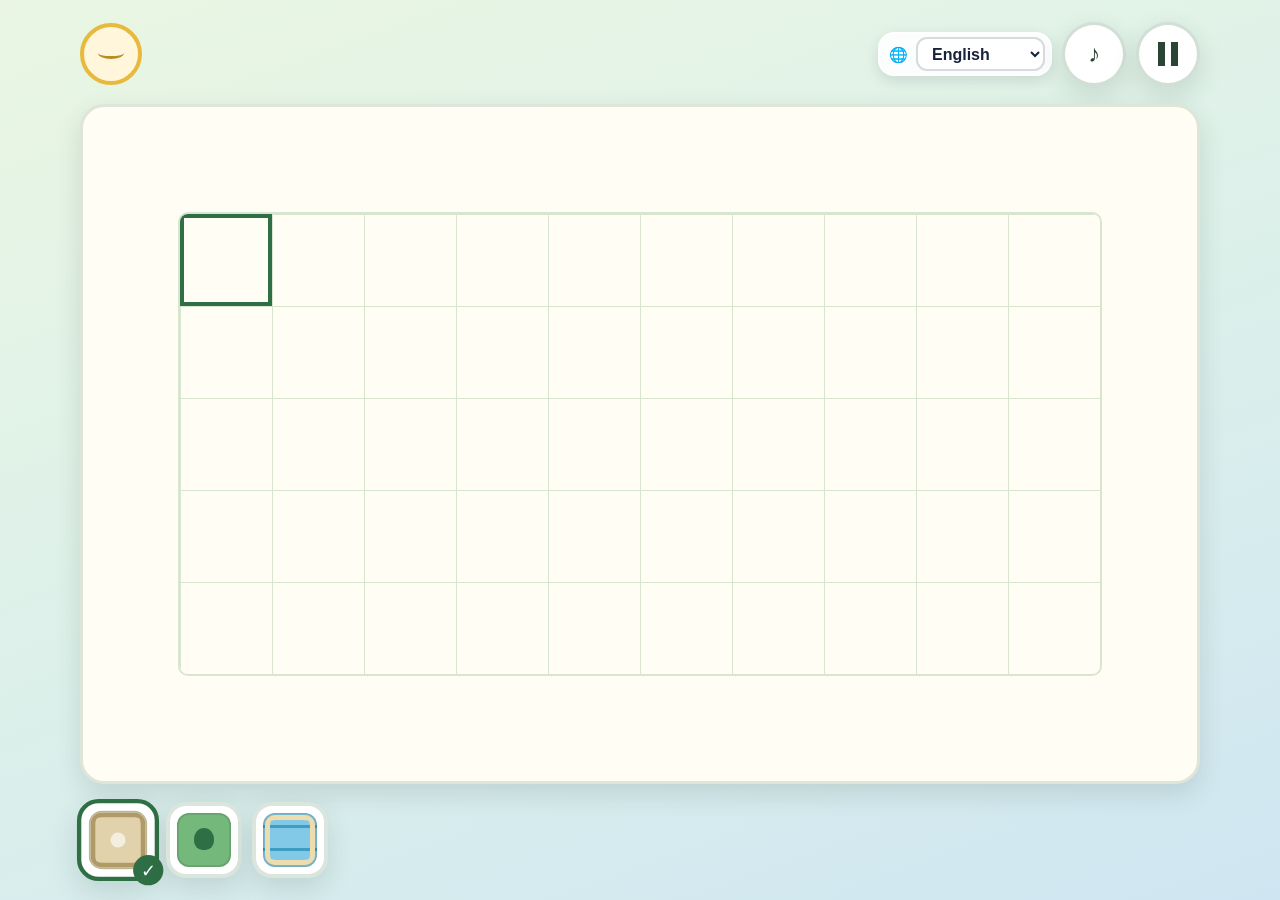
==== commit 76616e74: "fix: polish Block Town accessibility and performance - Compact field timestamps while preserving leg" ====
--- a/block-town/index.html
+++ b/block-town/index.html
@@ -75,7 +75,9 @@
         </div>
         <div class="celebration" id="celebration" hidden>
           <div class="confetti" id="confetti" aria-hidden="true"></div>
-          <div class="celebration-card" role="dialog" aria-modal="true" aria-label="The world is full">
+          <!-- Not aria-modal: the card sits inside the sheet and the palette,
+               the tools and the top bar behind it stay usable. -->
+          <div class="celebration-card" role="dialog" aria-label="The world is full">
             <span class="celebration-sun" aria-hidden="true"></span>
             <p class="celebration-text">The whole world is painted!</p>
             <div class="celebration-actions">
--- a/block-town/styles.css
+++ b/block-town/styles.css
@@ -81,7 +81,10 @@
 .game-shell {
   display: flex;
   width: min(1120px, calc(100% - 24px));
+  /* The dynamic unit keeps the toolbar out from under the browser chrome; the
+     plain one is there for a browser that does not know it. */
   height: 100vh;
+  height: 100dvh;
   flex-direction: column;
   margin: 0 auto;
   padding: clamp(12px, 2vw, 22px) 0;
@@ -216,7 +219,12 @@
   border-radius: 10px;
   background: var(--paper);
   overflow: hidden;
+  /* A stroke is a drag across the paper: no scrolling, no selected text and no
+     callout when a finger rests on a cell for a moment. */
   touch-action: none;
+  user-select: none;
+  -webkit-touch-callout: none;
+  -webkit-user-select: none;
 }
 
 /* The rows exist for screen readers; the grid itself does the layout. */
@@ -1580,10 +1588,16 @@
     animation: none;
   }
 
-  /* The blades stop; the standing cross still says "windmill". The light of the
-     lighthouse is only opacity, so it keeps breathing. */
+  /* The blades stop; the standing cross still says "windmill". */
   .block--windmill.is-turning::after {
     animation: none;
+  }
+
+  /* A decorative loop stops completely, opacity or not. The lamp stays full
+     bright instead, so a lighthouse by the water is still lit. */
+  .block--lighthouse.is-blinking::after {
+    animation: none;
+    opacity: 1;
   }
 
   .cell.is-empty::after {
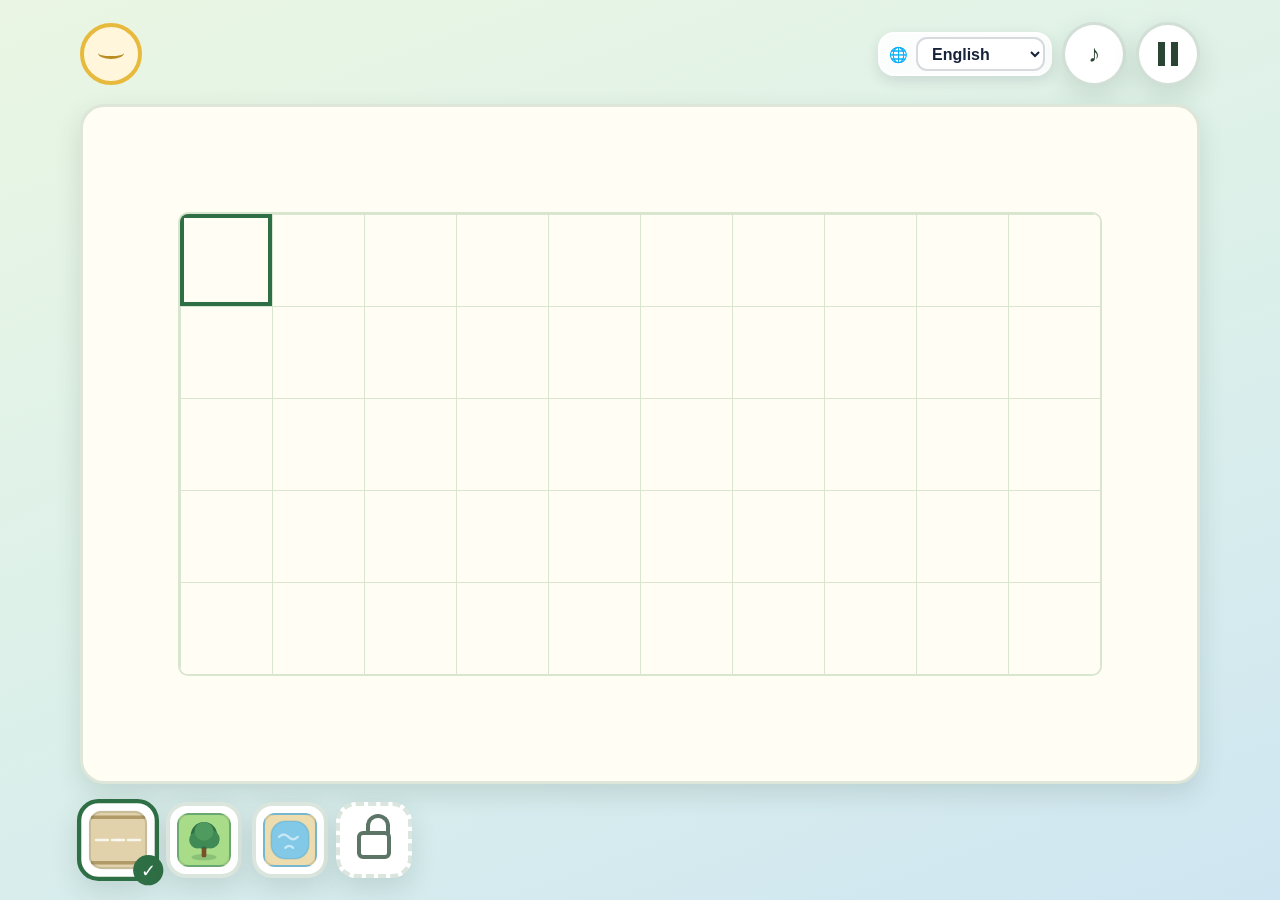
==== commit 7956e785: "feat: add word-based block unlocking to Block Town - Add an optional reading screen for unlocking an" ====
--- a/block-town/index.html
+++ b/block-town/index.html
@@ -95,6 +95,10 @@
         <div class="palette-area">
           <div class="palette-kinds" id="palette-kinds" role="radiogroup" aria-label="Kinds of block" hidden></div>
           <div class="palette" id="palette" role="radiogroup" aria-label="Blocks"></div>
+          <button class="palette-button palette-button--words" id="words-button" type="button"
+            aria-label="New blocks" hidden>
+            <span class="words-lock" aria-hidden="true"></span>
+          </button>
         </div>
         <div class="tools" id="tools" role="radiogroup" aria-label="Tools"></div>
       </section>
@@ -158,6 +162,35 @@
           <button class="pause-action cancel-button" id="cancel-delete-button" type="button" aria-label="No, keep the world">
             <span aria-hidden="true">✕</span>
           </button>
+        </div>
+      </div>
+    </div>
+
+    <div class="pause-overlay words-overlay" id="words-overlay" role="dialog" aria-modal="true"
+      aria-label="Words. Read a word to open its block." hidden>
+      <div class="pause-card words-card">
+        <div class="pause-actions words-list-state" data-state="list">
+          <div class="word-list" id="word-list" role="list"></div>
+          <button class="pause-action" id="words-close-button" type="button" aria-label="Back to the world">
+            <span aria-hidden="true">↩</span>
+          </button>
+        </div>
+        <div class="pause-actions words-card-state" data-state="card" hidden>
+          <div class="word-reveal" id="word-reveal" aria-hidden="true"></div>
+          <p class="word-big" id="word-big"></p>
+          <button class="round-button" id="word-listen-button" type="button" aria-label="Listen to the word" hidden>
+            <span aria-hidden="true">🔊</span>
+          </button>
+          <div class="word-actions">
+            <button class="pause-action cancel-button" id="word-back-button" type="button" aria-label="Back to the words">
+              <span aria-hidden="true">↩</span>
+            </button>
+            <button class="pause-action confirm-button" id="word-done-button" type="button"
+              aria-label="To the world with the new block" hidden>
+              <span aria-hidden="true">▶</span>
+            </button>
+          </div>
+          <button class="adult-confirm" id="word-confirm-button" type="button">Read correctly — open the block</button>
         </div>
       </div>
     </div>
--- a/block-town/styles.css
+++ b/block-town/styles.css
@@ -9,35 +9,17 @@
   --sun: #ffd45c;
   --shadow: 0 10px 26px rgb(43 69 53 / 14%);
 
-  /* Block colors. Every block also carries a pattern, so the color alone never
-     has to be read. */
+  /* The flat color under every block's picture. The pictures themselves are
+     the SVG files in art/. */
   --meadow: #a9dc88;
-  --meadow-mark: #5aa25f;
   --road: #e2d2ab;
-  --road-mark: #b09a68;
   --forest: #74b97b;
-  --forest-mark: #2f6f45;
   --water: #82c9e8;
-  --water-mark: #3f9dc4;
-  --house: #e58f6a;
-  --house-mark: #8f4b34;
-  --field: #d8c057;
-  --field-mark: #a3862f;
   --soil: #b98c5c;
-  --shoot: #7fc06a;
-  --flowers: #e78cbb;
   --sand: #f0dfae;
-  --sand-mark: #cfb277;
   --asphalt: #9aa2a6;
-  --asphalt-mark: #5f6a70;
   --rail-bed: #cbb79a;
-  --rail-mark: #5b4a34;
-  --stone: #b9b3a6;
-  --stone-mark: #6f6a60;
-  --brick: #c97f52;
-  --brick-mark: #7e4a2c;
   --lamp: #ffe9a8;
-  --shore: #ecdcae;
   --sheet-border: 2px;
 
   /* The grid geometry is the only thing the model writes into the DOM. */
@@ -233,19 +215,7 @@
 }
 
 .cell {
-  /* Each side of a cell can carry its own edge line: a road shows one where it
-     stops, water shows a shore where the lake ends. */
-  --edge-n: 0 0 0 0 transparent;
-  --edge-e: 0 0 0 0 transparent;
-  --edge-s: 0 0 0 0 transparent;
-  --edge-w: 0 0 0 0 transparent;
-
   position: relative;
-  box-shadow:
-    inset var(--edge-n),
-    inset var(--edge-e),
-    inset var(--edge-s),
-    inset var(--edge-w);
   overflow: hidden;
 }
 
@@ -282,11 +252,6 @@
     var(--empty-tint);
 }
 
-.cell:not(.is-empty) {
-  outline: 1px solid rgb(43 69 53 / 7%);
-  outline-offset: -1px;
-}
-
 /* The keyboard frame. It is a shape, not a colour, so it reads on any block. */
 .cell.is-cursor {
   z-index: 1;
@@ -294,395 +259,364 @@
   outline-offset: -4px;
 }
 
-/* Block art. Each family carries its own pattern and silhouette. */
+/* Block art. Every block is drawn from the SVG pictures in art/, layered and
+   scaled to the cell by the rules below; the flat color underneath is the one
+   the mini-map uses. The ground blocks alternate two layouts of their picture
+   like a checkerboard, so a meadow or a beach never reads as a stamp. */
 .block--meadow {
-  background:
-    repeating-linear-gradient(
-      90deg,
-      transparent 0 32%,
-      var(--meadow-mark) 32% 36%,
-      transparent 36% 100%
-    ),
-    var(--meadow);
-  background-size: 50% 42%, auto;
-  background-position: center 62%, center;
-  background-repeat: repeat-x, repeat;
-}
-
-/* Roads: the surface is flat and every side the road does not continue to gets
-   a drawn edge, so turns, crossings and ends read at a glance. */
-.block--path {
-  background: var(--road);
-}
-
+  background: url("art/meadow-a.svg") center / 100% 100% no-repeat var(--meadow);
+}
+
+.block--meadow.tile--b {
+  background-image: url("art/meadow-b.svg");
+}
+
+.block--flowers {
+  background: url("art/flowers-a.svg") center / 100% 100% no-repeat var(--meadow);
+}
+
+.block--flowers.tile--b {
+  background-image: url("art/flowers-b.svg");
+}
+
+.block--sand {
+  background: url("art/sand-a.svg") center / 100% 100% no-repeat var(--sand);
+}
+
+.block--sand.tile--b {
+  background-image: url("art/sand-b.svg");
+}
+
+.block--mountain {
+  background: url("art/mountain-a.svg") center / 100% 100% no-repeat var(--meadow);
+}
+
+.block--mountain.tile--b {
+  background-image: url("art/mountain-b.svg");
+}
+
+/* A field grows: bare soil, then shoots, then ripe ears. The furrows sit at
+   the same heights in every picture, so they run on into the next cell. */
+.block--field {
+  background: url("art/field-0.svg") center / 100% 100% no-repeat var(--soil);
+}
+
+.block--field.field--1 {
+  background-image: url("art/field-1.svg");
+}
+
+.block--field.field--2 {
+  background-image: url("art/field-2.svg");
+}
+
+/* Roads. Every kind is assembled from pieces in art/, listed top layer first:
+   a turntable under a junction of rails, a fillet in every inside corner where
+   the edges of two neighbours meet, a rounded corner where two drawn edges
+   meet, an edge on every side the road stops at, a piece of centre line or of
+   track toward every side it continues to, and the paving of a square. The
+   switching by neighbour is shared; which pictures fill the slots is each
+   kind's choice. */
 .cell--road {
-  --edge-n: 0 4px 0 0 var(--road-mark);
-  --edge-e: -4px 0 0 0 var(--road-mark);
-  --edge-s: 0 -4px 0 0 var(--road-mark);
-  --edge-w: 4px 0 0 0 var(--road-mark);
-
-  /* One pale stub per connected side. Together they draw the centre line
-     through a straight, a turn, a T and a crossing alike. */
-  background-image: var(--stub-n, none), var(--stub-e, none), var(--stub-s, none), var(--stub-w, none);
-  background-position: top center, right center, bottom center, left center;
+  --road-surface: var(--road);
+  --art-edge-n: none;
+  --art-edge-e: none;
+  --art-edge-s: none;
+  --art-edge-w: none;
+  --art-corner-nw: none;
+  --art-corner-ne: none;
+  --art-corner-se: none;
+  --art-corner-sw: none;
+  --art-line-n: none;
+  --art-line-e: none;
+  --art-line-s: none;
+  --art-line-w: none;
+  --art-inner-nw: none;
+  --art-inner-ne: none;
+  --art-inner-se: none;
+  --art-inner-sw: none;
+  --road-hub: none;
+  --road-paving: none;
+  --road-inner-nw: none;
+  --road-inner-ne: none;
+  --road-inner-se: none;
+  --road-inner-sw: none;
+  --road-corner-nw: none;
+  --road-corner-ne: none;
+  --road-corner-se: none;
+  --road-corner-sw: none;
+  --road-edge-n: var(--art-edge-n);
+  --road-edge-e: var(--art-edge-e);
+  --road-edge-s: var(--art-edge-s);
+  --road-edge-w: var(--art-edge-w);
+  --road-line-n: none;
+  --road-line-e: none;
+  --road-line-s: none;
+  --road-line-w: none;
+
+  background-color: var(--road-surface);
+  background-image:
+    var(--road-hub),
+    var(--road-inner-nw),
+    var(--road-inner-ne),
+    var(--road-inner-se),
+    var(--road-inner-sw),
+    var(--road-corner-nw),
+    var(--road-corner-ne),
+    var(--road-corner-se),
+    var(--road-corner-sw),
+    var(--road-edge-n),
+    var(--road-edge-e),
+    var(--road-edge-s),
+    var(--road-edge-w),
+    var(--road-line-n),
+    var(--road-line-e),
+    var(--road-line-s),
+    var(--road-line-w),
+    var(--road-paving);
+  background-position: center;
   background-repeat: no-repeat;
-  background-size: 16% 56%, 56% 16%, 16% 56%, 56% 16%;
+  background-size: 100% 100%;
 }
 
 .cell--road.road--n {
-  --edge-n: 0 0 0 0 transparent;
-  --stub-n: linear-gradient(rgb(255 255 255 / 62%), rgb(255 255 255 / 62%));
+  --road-edge-n: none;
+  --road-line-n: var(--art-line-n);
 }
 
 .cell--road.road--e {
-  --edge-e: 0 0 0 0 transparent;
-  --stub-e: linear-gradient(rgb(255 255 255 / 62%), rgb(255 255 255 / 62%));
+  --road-edge-e: none;
+  --road-line-e: var(--art-line-e);
 }
 
 .cell--road.road--s {
-  --edge-s: 0 0 0 0 transparent;
-  --stub-s: linear-gradient(rgb(255 255 255 / 62%), rgb(255 255 255 / 62%));
+  --road-edge-s: none;
+  --road-line-s: var(--art-line-s);
 }
 
 .cell--road.road--w {
-  --edge-w: 0 0 0 0 transparent;
-  --stub-w: linear-gradient(rgb(255 255 255 / 62%), rgb(255 255 255 / 62%));
-}
-
-/* A road that leads nowhere yet still shows a piece of surface. */
-.cell--road.road--lone::before {
-  position: absolute;
-  border-radius: 50%;
-  background: rgb(255 255 255 / 62%);
+  --road-edge-w: none;
+  --road-line-w: var(--art-line-w);
+}
+
+.cell--road:not(.road--n):not(.road--e) {
+  --road-corner-ne: var(--art-corner-ne);
+}
+
+.cell--road:not(.road--e):not(.road--s) {
+  --road-corner-se: var(--art-corner-se);
+}
+
+.cell--road:not(.road--s):not(.road--w) {
+  --road-corner-sw: var(--art-corner-sw);
+}
+
+.cell--road:not(.road--w):not(.road--n) {
+  --road-corner-nw: var(--art-corner-nw);
+}
+
+.cell--road.inner--nw {
+  --road-inner-nw: var(--art-inner-nw);
+}
+
+.cell--road.inner--ne {
+  --road-inner-ne: var(--art-inner-ne);
+}
+
+.cell--road.inner--se {
+  --road-inner-se: var(--art-inner-se);
+}
+
+.cell--road.inner--sw {
+  --road-inner-sw: var(--art-inner-sw);
+}
+
+/* The path and the asphalt: a T and a crossing keep a clean surface, and a
+   cell inside a 2 x 2 block of road is paved, so a square reads as a square
+   and not as a window frame. */
+.cell--road.block--path {
+  --road-surface: var(--road);
+  --art-edge-n: url("art/path-edge-n.svg");
+  --art-edge-e: url("art/path-edge-e.svg");
+  --art-edge-s: url("art/path-edge-s.svg");
+  --art-edge-w: url("art/path-edge-w.svg");
+  --art-corner-nw: url("art/path-corner-nw.svg");
+  --art-corner-ne: url("art/path-corner-ne.svg");
+  --art-corner-se: url("art/path-corner-se.svg");
+  --art-corner-sw: url("art/path-corner-sw.svg");
+  --art-line-n: url("art/path-line-n.svg");
+  --art-line-e: url("art/path-line-e.svg");
+  --art-line-s: url("art/path-line-s.svg");
+  --art-line-w: url("art/path-line-w.svg");
+  --art-inner-nw: url("art/path-inner-nw.svg");
+  --art-inner-ne: url("art/path-inner-ne.svg");
+  --art-inner-se: url("art/path-inner-se.svg");
+  --art-inner-sw: url("art/path-inner-sw.svg");
+}
+
+.cell--road.block--asphalt {
+  --road-surface: var(--asphalt);
+  --art-edge-n: url("art/asphalt-edge-n.svg");
+  --art-edge-e: url("art/asphalt-edge-e.svg");
+  --art-edge-s: url("art/asphalt-edge-s.svg");
+  --art-edge-w: url("art/asphalt-edge-w.svg");
+  --art-corner-nw: url("art/asphalt-corner-nw.svg");
+  --art-corner-ne: url("art/asphalt-corner-ne.svg");
+  --art-corner-se: url("art/asphalt-corner-se.svg");
+  --art-corner-sw: url("art/asphalt-corner-sw.svg");
+  --art-line-n: url("art/asphalt-line-n.svg");
+  --art-line-e: url("art/asphalt-line-e.svg");
+  --art-line-s: url("art/asphalt-line-s.svg");
+  --art-line-w: url("art/asphalt-line-w.svg");
+  --art-inner-nw: url("art/asphalt-inner-nw.svg");
+  --art-inner-ne: url("art/asphalt-inner-ne.svg");
+  --art-inner-se: url("art/asphalt-inner-se.svg");
+  --art-inner-sw: url("art/asphalt-inner-sw.svg");
+}
+
+.cell--road.block--path.road--tee,
+.cell--road.block--path.road--cross,
+.cell--road.block--path.road--plaza,
+.cell--road.block--asphalt.road--tee,
+.cell--road.block--asphalt.road--cross,
+.cell--road.block--asphalt.road--plaza {
+  --road-line-n: none;
+  --road-line-e: none;
+  --road-line-s: none;
+  --road-line-w: none;
+}
+
+.cell--road.block--path.road--plaza {
+  --road-paving: url("art/path-paving.svg");
+}
+
+.cell--road.block--asphalt.road--plaza {
+  --road-paving: url("art/asphalt-paving.svg");
+}
+
+/* Rails have no drawn edges: the track itself runs toward every connected
+   side. A lone piece still shows a short track, and a turn or a junction hides
+   the joins of its pieces under a turntable. */
+.cell--road.block--rails {
+  --road-surface: var(--rail-bed);
+  --art-line-n: url("art/rails-stub-n.svg");
+  --art-line-e: url("art/rails-stub-e.svg");
+  --art-line-s: url("art/rails-stub-s.svg");
+  --art-line-w: url("art/rails-stub-w.svg");
+}
+
+.cell--road.block--rails.road--lone {
+  --road-line-e: var(--art-line-e);
+  --road-line-w: var(--art-line-w);
+}
+
+.cell--road.block--rails.road--turn,
+.cell--road.block--rails.road--tee,
+.cell--road.block--rails.road--cross {
+  --road-hub: url("art/rails-hub.svg");
+}
+
+/* A road that stands on water is a bridge: the same road, and on every side
+   it stops at the water shows behind a wooden railing instead of a drawn edge.
+   Inside a paved square or a crossing nothing stops, so nothing shows. */
+.cell--road.road--bridge {
+  --art-edge-n: url("art/bridge-side-n.svg");
+  --art-edge-e: url("art/bridge-side-e.svg");
+  --art-edge-s: url("art/bridge-side-s.svg");
+  --art-edge-w: url("art/bridge-side-w.svg");
+  --art-corner-nw: url("art/bridge-corner-nw.svg");
+  --art-corner-ne: url("art/bridge-corner-ne.svg");
+  --art-corner-se: url("art/bridge-corner-se.svg");
+  --art-corner-sw: url("art/bridge-corner-sw.svg");
+}
+
+/* Forest, from the SVG pictures in art/: a lone cell is one big tree; with
+   one or two forest neighbours it is a tree in a row; with three or four it
+   is a piece of a dense canopy whose crowns are cut by the cell edge, so the
+   neighbours join into one wood. Cells alternate two layouts of every
+   picture, so a wood never reads as a stamp. */
+.block--forest {
+  background: url("art/forest-lone.svg") center / 100% 100% no-repeat var(--forest);
+}
+
+.block--forest.forest--1 {
+  background-image: url("art/forest-row-a.svg");
+}
+
+.block--forest.forest--1.tile--b {
+  background-image: url("art/forest-row-b.svg");
+}
+
+.block--forest.forest--2 {
+  background-image: url("art/forest-dense-a.svg");
+}
+
+.block--forest.forest--2.tile--b {
+  background-image: url("art/forest-dense-b.svg");
+}
+
+/* Buildings and decorations are one picture from art/ each, on their ground.
+   What moves or lights up — the windows, the sails, the lamps — is a
+   pseudo-element the game can animate, laid over the picture. */
+.block--house {
+  background: url("art/house-s.svg") center / 100% 100% no-repeat var(--meadow);
+}
+
+/* The doorstep path turns toward the street. */
+.block--house.door--n {
+  background-image: url("art/house-n.svg");
+}
+
+.block--house.door--e {
+  background-image: url("art/house-e.svg");
+}
+
+.block--house.door--w {
+  background-image: url("art/house-w.svg");
+}
+
+/* The two windows, in the same place in every house picture; in the evening
+   they light up. */
+.block--house::before,
+.block--house::after {
+  position: absolute;
+  top: 54.7%;
+  width: 14%;
+  height: 14%;
+  border-radius: 1px;
+  background: transparent;
   content: "";
-  inset: 36%;
-}
-
-/* A road that stands on water is a bridge: the deck floats and the water shows
-   along its sides. */
-.cell--road.road--bridge {
-  --edge-n: 0 0 0 0 transparent;
-  --edge-e: 0 0 0 0 transparent;
-  --edge-s: 0 0 0 0 transparent;
-  --edge-w: 0 0 0 0 transparent;
-
-  background: var(--water);
-}
-
-.cell--road.road--bridge::after {
-  position: absolute;
-  background:
-    repeating-linear-gradient(
-      90deg,
-      var(--road) 0 30%,
-      var(--road-mark) 30% 36%,
-      var(--road) 36% 66%
-    );
-  content: "";
-  inset: 16% 0;
-}
-
-.cell--road.road--bridge.road--bridge-vertical::after {
-  background:
-    repeating-linear-gradient(
-      180deg,
-      var(--road) 0 30%,
-      var(--road-mark) 30% 36%,
-      var(--road) 36% 66%
-    );
-  inset: 0 16%;
-}
-
-/* Forest: a lone cell is one small tree, a cluster grows taller and denser. */
-.block--forest {
-  background: var(--forest);
-}
-
-.block--forest::before {
-  position: absolute;
-  border-radius: 50% 50% 42% 42%;
-  background: var(--forest-mark);
-  content: "";
-  inset: 26% 30% 30%;
-}
-
-.block--forest.forest--1::before {
-  inset: 16% 20% 22%;
-}
-
-.block--forest.forest--2::before {
-  border-radius: 50% 50% 38% 38%;
-  background: #24583a;
-  inset: 6% 30% 34% 8%;
-}
-
-/* A second crown makes a dense wood read as a wood, not as a bigger tree. */
-.block--forest.forest--2::after {
-  position: absolute;
-  border-radius: 50% 50% 40% 40%;
-  background: var(--forest-mark);
-  content: "";
-  inset: 30% 8% 8% 42%;
-}
-
-/* A house: walls, a roof and a door, so it reads as a building at any size. */
-.block--house {
-  background: var(--meadow);
+  transition: background-color 900ms ease;
 }
 
 .block--house::before {
-  position: absolute;
-  border-radius: 12% 12% 6% 6%;
-  background:
-    linear-gradient(var(--house-mark) 0 26%, transparent 26% 100%),
-    var(--house);
-  content: "";
-  inset: 22% 18% 14%;
+  left: 26.6%;
 }
 
 .block--house::after {
-  position: absolute;
-  width: 22%;
-  height: 30%;
-  border-radius: 30% 30% 0 0;
-  background: var(--house-mark);
-  content: "";
-  bottom: 14%;
-  left: 39%;
-}
-
-/* The door and its doorstep turn toward the street. */
-.block--house.door--n::after {
-  border-radius: 0 0 30% 30%;
-  top: 14%;
-  bottom: auto;
-}
-
-.block--house.door--e::after {
-  width: 30%;
-  height: 22%;
-  border-radius: 0 30% 30% 0;
-  right: 14%;
-  bottom: 39%;
-  left: auto;
-}
-
-.block--house.door--w::after {
-  width: 30%;
-  height: 22%;
-  border-radius: 30% 0 0 30%;
-  bottom: 39%;
-  left: 14%;
-}
-
-/* A field grows: bare soil, then shoots, then ripe ears. */
-.block--field {
-  background:
-    repeating-linear-gradient(
-      180deg,
-      var(--soil) 0 66%,
-      color-mix(in srgb, var(--soil) 76%, #000) 66% 100%
-    ),
-    var(--soil);
-  background-size: 100% 34%, auto;
-}
-
-.block--field.field--1 {
-  background:
-    repeating-linear-gradient(
-      180deg,
-      var(--soil) 0 58%,
-      var(--shoot) 58% 100%
-    ),
-    var(--soil);
-  background-size: 100% 34%, auto;
-}
-
-.block--field.field--2 {
-  background:
-    repeating-linear-gradient(
-      180deg,
-      var(--field) 0 62%,
-      var(--field-mark) 62% 100%
-    ),
-    var(--field);
-  background-size: 100% 26%, auto;
-}
-
-/* Flowers: bright heads scattered over the grass. */
-.block--flowers {
-  background:
-    radial-gradient(circle at 28% 34%, var(--flowers) 0 15%, transparent 15%),
-    radial-gradient(circle at 68% 30%, #fff3a8 0 13%, transparent 13%),
-    radial-gradient(circle at 44% 70%, var(--flowers) 0 14%, transparent 14%),
-    radial-gradient(circle at 78% 72%, #f4f0ff 0 12%, transparent 12%),
-    var(--meadow);
-}
-
-/* Sand: pale grains, no plants at all. */
-.block--sand {
-  background:
-    radial-gradient(circle at 24% 30%, var(--sand-mark) 0 8%, transparent 8%),
-    radial-gradient(circle at 66% 24%, var(--sand-mark) 0 7%, transparent 7%),
-    radial-gradient(circle at 38% 68%, var(--sand-mark) 0 7%, transparent 7%),
-    radial-gradient(circle at 76% 66%, var(--sand-mark) 0 8%, transparent 8%),
-    var(--sand);
-}
-
-/* Asphalt is a road too: the same edges and centre line, a darker surface. */
-.block--asphalt {
-  background: var(--asphalt);
-}
-
-.cell--road.block--asphalt {
-  --edge-n: 0 4px 0 0 var(--asphalt-mark);
-  --edge-e: -4px 0 0 0 var(--asphalt-mark);
-  --edge-s: 0 -4px 0 0 var(--asphalt-mark);
-  --edge-w: 4px 0 0 0 var(--asphalt-mark);
-}
-
-.cell--road.block--asphalt.road--n {
-  --edge-n: 0 0 0 0 transparent;
-}
-
-.cell--road.block--asphalt.road--e {
-  --edge-e: 0 0 0 0 transparent;
-}
-
-.cell--road.block--asphalt.road--s {
-  --edge-s: 0 0 0 0 transparent;
-}
-
-.cell--road.block--asphalt.road--w {
-  --edge-w: 0 0 0 0 transparent;
-}
-
-/* Rails: a bed with sleepers and a dark line running along the track. */
-.block--rails {
-  background: var(--rail-bed);
-}
-
-.cell--road.block--rails {
-  --edge-n: 0 0 0 0 transparent;
-  --edge-e: 0 0 0 0 transparent;
-  --edge-s: 0 0 0 0 transparent;
-  --edge-w: 0 0 0 0 transparent;
-}
-
-.cell--road.block--rails.road--n {
-  --stub-n: linear-gradient(var(--rail-mark), var(--rail-mark));
-}
-
-.cell--road.block--rails.road--e {
-  --stub-e: linear-gradient(var(--rail-mark), var(--rail-mark));
-}
-
-.cell--road.block--rails.road--s {
-  --stub-s: linear-gradient(var(--rail-mark), var(--rail-mark));
-}
-
-.cell--road.block--rails.road--w {
-  --stub-w: linear-gradient(var(--rail-mark), var(--rail-mark));
-}
-
-.block--rails::before {
-  position: absolute;
-  background:
-    repeating-linear-gradient(
-      90deg,
-      transparent 0 22%,
-      var(--rail-mark) 22% 32%,
-      transparent 32% 54%
-    );
-  content: "";
-  inset: 28% 0;
-  opacity: 0.62;
-}
-
-/* A tower: tall, narrow and topped with a roof. */
+  left: 59.4%;
+}
+
 .block--tower {
-  background: var(--meadow);
-}
-
-.block--tower::before {
-  position: absolute;
-  border-radius: 20% 20% 6% 6%;
-  background: linear-gradient(#b58bd0 0 100%);
-  content: "";
-  inset: 10% 32% 6%;
-}
-
-.block--tower::after {
-  position: absolute;
-  bottom: 10%;
-  left: 40%;
-  width: 20%;
-  height: 22%;
-  border-radius: 40% 40% 0 0;
-  background: var(--stone-mark);
-  content: "";
-}
-
-/* A farm: a wide barn with a gate. */
+  background: url("art/tower.svg") center / 100% 100% no-repeat var(--meadow);
+}
+
 .block--farm {
-  background: var(--meadow);
-}
-
-.block--farm::before {
-  position: absolute;
-  border-radius: 34% 34% 6% 6%;
-  background: linear-gradient(var(--brick-mark) 0 30%, var(--brick) 30% 100%);
-  content: "";
-  inset: 24% 10% 12%;
-}
-
-.block--farm::after {
-  position: absolute;
-  bottom: 12%;
-  left: 38%;
-  width: 24%;
-  height: 30%;
-  border-radius: 4px 4px 0 0;
-  background: var(--lamp);
-  content: "";
-}
-
-/* A mountain: a grey peak with snow on top. */
-.block--mountain {
-  background: var(--meadow);
-}
-
-.block--mountain::before {
-  position: absolute;
-  background: linear-gradient(#f4f6f8 0 22%, var(--stone) 22% 100%);
-  clip-path: polygon(50% 0, 100% 100%, 0 100%);
-  content: "";
-  inset: 8% 4% 10%;
-}
-
-/* A windmill turns only when a field is next to it. */
+  background: url("art/farm.svg") center / 100% 100% no-repeat var(--meadow);
+}
+
+/* A windmill turns only when a field is next to it. The sails are a picture
+   of their own, centred on the hub of the tower so they can rotate. */
 .block--windmill {
-  background: var(--meadow);
-}
-
-.block--windmill::before {
-  position: absolute;
-  border-radius: 30% 30% 6% 6%;
-  background: #efe3c4;
-  box-shadow: inset 0 0 0 2px rgb(111 106 96 / 30%);
-  content: "";
-  inset: 26% 34% 8%;
+  background: url("art/windmill.svg") center / 100% 100% no-repeat var(--meadow);
 }
 
 .block--windmill::after {
   position: absolute;
-  top: 6%;
-  left: 22%;
-  width: 56%;
-  height: 56%;
-  background:
-    linear-gradient(90deg, transparent 0 44%, var(--stone-mark) 44% 56%, transparent 56% 100%),
-    linear-gradient(180deg, transparent 0 44%, var(--stone-mark) 44% 56%, transparent 56% 100%);
+  top: 4.4%;
+  left: 20%;
+  width: 60%;
+  height: 60%;
+  background: url("art/windmill-sails.svg") center / 100% 100% no-repeat;
   content: "";
 }
 
@@ -696,31 +630,19 @@
   }
 }
 
-/* A lighthouse blinks only when it stands by the water. */
+/* A lighthouse blinks only when it stands by the water. The lamp is drawn
+   here, inside the lamp room of the picture. */
 .block--lighthouse {
-  background: var(--sand);
-}
-
-.block--lighthouse::before {
-  position: absolute;
-  background:
-    repeating-linear-gradient(
-      180deg,
-      #f6f2ea 0 26%,
-      #e5645f 26% 52%
-    );
-  clip-path: polygon(30% 0, 70% 0, 84% 100%, 16% 100%);
-  content: "";
-  inset: 20% 26% 8%;
+  background: url("art/lighthouse.svg") center / 100% 100% no-repeat var(--sand);
 }
 
 .block--lighthouse::after {
   position: absolute;
-  top: 8%;
-  left: 36%;
-  width: 28%;
-  height: 20%;
-  border-radius: 40%;
+  top: 14%;
+  left: 40.6%;
+  width: 18.8%;
+  height: 11%;
+  border-radius: 2px;
   background: var(--lamp);
   box-shadow: 0 0 0 3px rgb(255 233 168 / 55%);
   content: "";
@@ -741,139 +663,42 @@
   }
 }
 
-/* A castle: thick walls with battlements and a gate. */
 .block--castle {
-  background: var(--meadow);
-}
-
-.block--castle::before {
-  position: absolute;
-  background:
-    repeating-linear-gradient(
-      90deg,
-      var(--stone) 0 22%,
-      transparent 22% 34%
-    ),
-    linear-gradient(transparent 0 26%, var(--stone) 26% 100%);
+  background: url("art/castle.svg") center / 100% 100% no-repeat var(--meadow);
+}
+
+.block--playground {
+  background: url("art/playground.svg") center / 100% 100% no-repeat var(--sand);
+}
+
+/* A lantern: the frame around its lamp is drawn here, so the evening can
+   put a glow around it. */
+.block--lantern {
+  background: url("art/lantern.svg") center / 100% 100% no-repeat var(--meadow);
+}
+
+.block--lantern::before {
+  position: absolute;
+  top: 20%;
+  left: 33%;
+  width: 34%;
+  height: 24%;
+  border-radius: 40%;
   content: "";
-  inset: 14% 8% 8%;
-}
-
-.block--castle::after {
-  position: absolute;
-  bottom: 8%;
-  left: 40%;
-  width: 20%;
-  height: 34%;
-  border-radius: 40% 40% 0 0;
-  background: var(--stone-mark);
-  content: "";
-}
-
-/* A playground: a slide and a ball. */
-.block--playground {
-  background: var(--sand);
-}
-
-.block--playground::before {
-  position: absolute;
-  background: linear-gradient(#f2a63e 0 100%);
-  clip-path: polygon(0 100%, 70% 20%, 86% 20%, 26% 100%);
-  content: "";
-  inset: 16% 10% 14%;
-}
-
-.block--playground::after {
-  position: absolute;
-  bottom: 16%;
-  left: 60%;
-  width: 26%;
-  height: 26%;
-  border-radius: 50%;
-  background: #6fb7e8;
-  content: "";
-}
-
-/* Decorations: a lantern, a bench and a fountain. */
-.block--lantern {
-  background: var(--meadow);
-}
-
-.block--lantern::before {
-  position: absolute;
-  top: 16%;
-  left: 40%;
-  width: 20%;
-  height: 26%;
-  border-radius: 30%;
+}
+
+.block--bench {
+  background: url("art/bench.svg") center / 100% 100% no-repeat var(--meadow);
+}
+
+.block--fountain {
+  background: url("art/fountain.svg") center / 100% 100% no-repeat var(--sand);
+}
+
+/* Evening: the windows and the lanterns come on. */
+.sheet-stage.is-evening .block--house::before,
+.sheet-stage.is-evening .block--house::after {
   background: var(--lamp);
-  content: "";
-}
-
-.block--lantern::after {
-  position: absolute;
-  bottom: 14%;
-  left: 46%;
-  width: 8%;
-  height: 42%;
-  background: var(--stone-mark);
-  content: "";
-}
-
-.block--bench {
-  background: var(--meadow);
-}
-
-.block--bench::before {
-  position: absolute;
-  border-radius: 4px;
-  background: linear-gradient(#c09a6a 0 46%, transparent 46% 60%, #c09a6a 60% 100%);
-  content: "";
-  inset: 34% 18% 34%;
-}
-
-.block--bench::after {
-  position: absolute;
-  bottom: 22%;
-  left: 24%;
-  width: 52%;
-  height: 14%;
-  background:
-    linear-gradient(90deg, #8f7448 0 14%, transparent 14% 86%, #8f7448 86% 100%);
-  content: "";
-}
-
-.block--fountain {
-  background: var(--sand);
-}
-
-.block--fountain::before {
-  position: absolute;
-  border-radius: 50%;
-  background: var(--water);
-  box-shadow: inset 0 0 0 3px #7fd3d0;
-  content: "";
-  inset: 20%;
-}
-
-.block--fountain::after {
-  position: absolute;
-  top: 12%;
-  left: 46%;
-  width: 8%;
-  height: 34%;
-  border-radius: 4px;
-  background: #d8f2f1;
-  content: "";
-}
-
-/* Evening: the windows and the lanterns come on. */
-.sheet-stage.is-evening .block--house::before {
-  background:
-    radial-gradient(circle at 32% 56%, var(--lamp) 0 11%, transparent 11%),
-    radial-gradient(circle at 68% 56%, var(--lamp) 0 11%, transparent 11%),
-    linear-gradient(var(--house-mark) 0 26%, transparent 26% 100%),
-    var(--house);
 }
 
 .sheet-stage.is-evening .block--lantern::before,
@@ -881,34 +706,111 @@
   box-shadow: 0 0 0 5px rgb(255 233 168 / 52%);
 }
 
-/* Water: the wave pattern says water, and a sandy shore is drawn on every side
-   where the lake ends. */
+/* Water, from the SVG pictures in art/: a sandy shore of one width is laid on
+   every side where the lake ends. Where two shores meet the bend is softened,
+   and where the lake bends the other way the shore wraps round the tip of the
+   land as a quarter circle, so the shoreline reads as one line of one width.
+   Cells alternate two wave layouts, so a big lake never reads as a stamp. The
+   pieces are listed top layer first. */
 .block--water {
-  background:
-    repeating-linear-gradient(
-      180deg,
-      transparent 0 44%,
-      var(--water-mark) 44% 56%,
-      transparent 56% 100%
-    ),
-    var(--water);
-  background-size: 100% 46%, auto;
+  --shore-inner-ne: none;
+  --shore-inner-se: none;
+  --shore-inner-sw: none;
+  --shore-inner-nw: none;
+  --shore-n: none;
+  --shore-e: none;
+  --shore-s: none;
+  --shore-w: none;
+  --shore-nw: none;
+  --shore-ne: none;
+  --shore-se: none;
+  --shore-sw: none;
+  --water-art: url("art/water-a.svg");
+
+  background-color: var(--water);
+  background-image:
+    var(--shore-inner-ne),
+    var(--shore-inner-se),
+    var(--shore-inner-sw),
+    var(--shore-inner-nw),
+    var(--shore-nw),
+    var(--shore-ne),
+    var(--shore-se),
+    var(--shore-sw),
+    var(--shore-n),
+    var(--shore-e),
+    var(--shore-s),
+    var(--shore-w),
+    var(--water-art);
+  background-position: center;
+  background-repeat: no-repeat;
+  background-size: 100% 100%;
+}
+
+.block--water.tile--b {
+  --water-art: url("art/water-b.svg");
 }
 
 .block--water.shore--n {
-  --edge-n: 0 5px 0 0 var(--shore);
+  --shore-n: url("art/water-shore-n.svg");
 }
 
 .block--water.shore--e {
-  --edge-e: -5px 0 0 0 var(--shore);
+  --shore-e: url("art/water-shore-e.svg");
 }
 
 .block--water.shore--s {
-  --edge-s: 0 -5px 0 0 var(--shore);
+  --shore-s: url("art/water-shore-s.svg");
 }
 
 .block--water.shore--w {
-  --edge-w: 5px 0 0 0 var(--shore);
+  --shore-w: url("art/water-shore-w.svg");
+}
+
+.block--water.shore--n.shore--e {
+  --shore-ne: url("art/water-shore-ne.svg");
+}
+
+.block--water.shore--e.shore--s {
+  --shore-se: url("art/water-shore-se.svg");
+}
+
+.block--water.shore--s.shore--w {
+  --shore-sw: url("art/water-shore-sw.svg");
+}
+
+.block--water.shore--w.shore--n {
+  --shore-nw: url("art/water-shore-nw.svg");
+}
+
+/* A lone cell is a round pond in its own ring of sand, one picture instead of
+   four shores and four corners. */
+.block--water.shore--n.shore--e.shore--s.shore--w {
+  --shore-n: none;
+  --shore-e: none;
+  --shore-s: none;
+  --shore-w: none;
+  --shore-nw: none;
+  --shore-ne: none;
+  --shore-se: none;
+  --shore-sw: none;
+  --water-art: url("art/water-pond.svg");
+}
+
+.block--water.inner--ne {
+  --shore-inner-ne: url("art/water-inner-ne.svg");
+}
+
+.block--water.inner--se {
+  --shore-inner-se: url("art/water-inner-se.svg");
+}
+
+.block--water.inner--sw {
+  --shore-inner-sw: url("art/water-inner-sw.svg");
+}
+
+.block--water.inner--nw {
+  --shore-inner-nw: url("art/water-inner-nw.svg");
 }
 
 /* The creatures live above the sheet and never take a tap away from it. */
@@ -1059,9 +961,9 @@
 
 .palette-area {
   display: flex;
-  flex-direction: column;
-  align-items: flex-start;
+  align-items: center;
   gap: 8px;
+  flex-wrap: wrap;
 }
 
 .palette,
@@ -1075,6 +977,7 @@
 
 /* The kinds of one family: a short row above the family buttons. */
 .palette-kinds {
+  flex-basis: 100%;
   padding: 6px 8px;
   border: 3px solid rgb(47 111 69 / 18%);
   border-radius: 22px;
@@ -1151,6 +1054,33 @@
   transform: scale(1.08);
 }
 
+.palette-button--words {
+  border-style: dashed;
+  color: var(--ink-soft);
+}
+
+.words-lock {
+  position: relative;
+  display: block;
+  width: 34px;
+  height: 28px;
+  margin-top: 9px;
+  border: 4px solid currentcolor;
+  border-radius: 6px;
+}
+
+.words-lock::before {
+  position: absolute;
+  bottom: 20px;
+  left: 5px;
+  width: 16px;
+  height: 17px;
+  border: 4px solid currentcolor;
+  border-bottom: 0;
+  border-radius: 12px 12px 0 0;
+  content: "";
+}
+
 /* The chosen block is framed, larger and marked, never colored alone. */
 .palette-button[aria-checked="true"]::after {
   position: absolute;
@@ -1248,6 +1178,129 @@
 .pause-action.clear-button,
 .pause-action.cancel-button {
   color: var(--ink-soft);
+}
+
+/* Words that turn into blocks. */
+.words-card {
+  width: min(760px, 100%);
+  max-width: min(760px, 100%);
+  max-height: 90vh;
+}
+
+.words-list-state {
+  min-height: 0;
+  flex: 1;
+  flex-direction: column;
+  flex-wrap: nowrap;
+}
+
+.word-list {
+  display: grid;
+  width: 100%;
+  min-height: 0;
+  grid-template-columns: repeat(auto-fill, minmax(200px, 1fr));
+  gap: 12px;
+  overflow-y: auto;
+}
+
+.word-button {
+  display: flex;
+  min-height: 64px;
+  align-items: center;
+  justify-content: center;
+  padding: 6px 14px;
+  border: 4px solid rgb(47 111 69 / 22%);
+  border-radius: 18px;
+  background: var(--paper);
+  color: var(--ink);
+  font-size: 28px;
+  font-weight: 700;
+  letter-spacing: 0.06em;
+  text-transform: uppercase;
+  cursor: pointer;
+  gap: 12px;
+}
+
+.word-button[data-open="true"] {
+  justify-content: flex-start;
+  border-color: var(--leaf);
+}
+
+.word-button .palette-swatch {
+  width: 48px;
+  height: 48px;
+  flex: 0 0 auto;
+}
+
+.words-card-state {
+  flex-direction: column;
+}
+
+.word-reveal {
+  display: flex;
+  width: 128px;
+  height: 128px;
+  align-items: center;
+  justify-content: center;
+}
+
+.word-reveal:empty {
+  display: none;
+}
+
+.word-reveal .palette-swatch {
+  width: 128px;
+  height: 128px;
+  border-radius: 24px;
+}
+
+.word-reveal--in {
+  animation: word-reveal-in 320ms ease-out;
+}
+
+@keyframes word-reveal-in {
+  from {
+    opacity: 0;
+    transform: scale(0.6);
+  }
+
+  to {
+    opacity: 1;
+    transform: scale(1);
+  }
+}
+
+@keyframes word-reveal-fade {
+  from { opacity: 0; }
+  to { opacity: 1; }
+}
+
+.word-big {
+  margin: 0;
+  color: var(--ink);
+  font-size: clamp(40px, 9vw, 64px);
+  font-weight: 700;
+  letter-spacing: 0.06em;
+  text-align: center;
+  text-transform: uppercase;
+}
+
+.word-actions {
+  display: flex;
+  gap: 16px;
+}
+
+.adult-confirm {
+  min-height: 44px;
+  margin-top: 8px;
+  padding: 8px 14px;
+  border: 1px solid rgb(92 117 102 / 44%);
+  border-radius: 12px;
+  background: transparent;
+  color: var(--ink-soft);
+  font-size: 15px;
+  font-weight: 400;
+  cursor: pointer;
 }
 
 /* Zoom, edge arrows and the mini-map: only the big sheets need them. */
@@ -1583,6 +1636,10 @@
     transition-duration: 20ms;
   }
 
+  .word-reveal--in {
+    animation-name: word-reveal-fade;
+  }
+
   /* No pulsing: the unpainted cells keep a dashed frame instead. */
   .sheet-grid {
     animation: none;
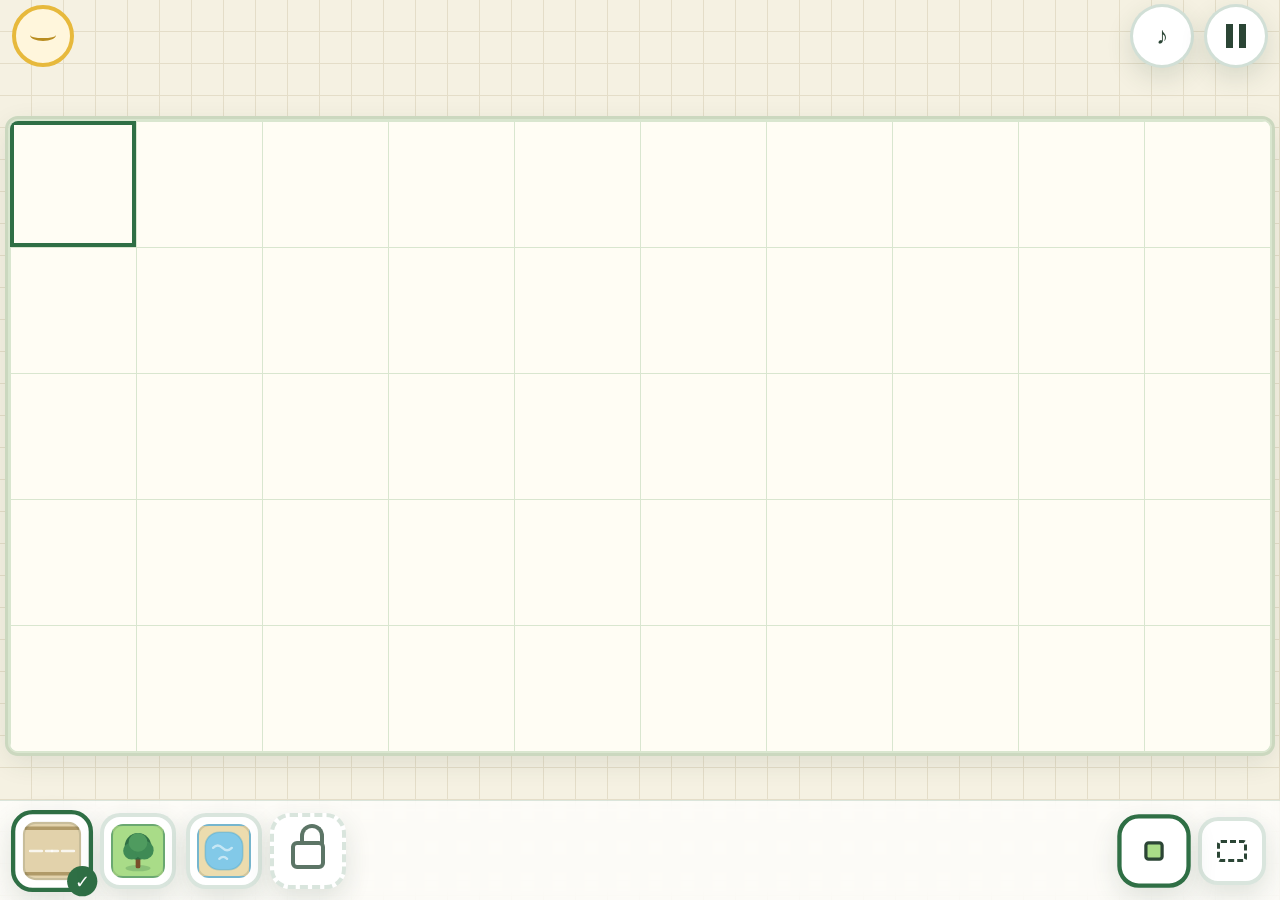
==== commit 9b8851cd: "feat: fill the screen with the world and pick worlds by cell size The play screen becomes three edge" ====
--- a/block-town/index.html
+++ b/block-town/index.html
@@ -10,7 +10,7 @@
   </head>
   <body data-translations="translations.json">
     <main class="game-shell" id="game-shell">
-      <header class="topbar">
+      <header class="sky">
         <section class="progress-panel" id="progress-panel" aria-label="Painted part of the world">
           <span class="progress-sun" aria-hidden="true">
             <span class="progress-sun-fill" id="progress-sun-fill"></span>
@@ -19,14 +19,6 @@
         </section>
 
         <div class="top-actions" aria-label="Game controls">
-          <label class="language-picker language-picker--compact">
-            <span aria-hidden="true">🌐</span>
-            <span class="language-picker-text">Language</span>
-            <select data-language-select aria-label="Interface language">
-              <option value="en">English</option>
-              <option value="ru">Русский</option>
-            </select>
-          </label>
           <button class="round-button" id="sound-button" type="button" aria-label="Turn sound off">
             <span class="sound-icon" aria-hidden="true">♪</span>
           </button>
@@ -36,42 +28,11 @@
         </div>
       </header>
 
-      <section class="sheet-card" aria-label="Sheet of squared paper">
-        <div class="zoom-buttons" id="zoom-buttons" hidden>
-          <button class="round-button" id="zoom-in" type="button" aria-label="Make the cells bigger">
-            <span aria-hidden="true">+</span>
-          </button>
-          <button class="round-button" id="zoom-out" type="button" aria-label="Make the cells smaller">
-            <span aria-hidden="true">−</span>
-          </button>
-        </div>
-
-        <div class="edge-arrows" id="edge-arrows" hidden>
-          <button class="edge-arrow edge-arrow--up" type="button" data-pan="up" aria-label="Move up">
-            <span aria-hidden="true">▲</span>
-          </button>
-          <button class="edge-arrow edge-arrow--down" type="button" data-pan="down" aria-label="Move down">
-            <span aria-hidden="true">▼</span>
-          </button>
-          <button class="edge-arrow edge-arrow--left" type="button" data-pan="left" aria-label="Move left">
-            <span aria-hidden="true">◀</span>
-          </button>
-          <button class="edge-arrow edge-arrow--right" type="button" data-pan="right" aria-label="Move right">
-            <span aria-hidden="true">▶</span>
-          </button>
-        </div>
-
-        <button class="minimap" id="minimap" type="button" aria-label="Whole world. Tap a spot to jump there." hidden>
-          <canvas class="minimap-canvas" id="minimap-canvas"></canvas>
-          <span class="minimap-view" id="minimap-view" aria-hidden="true"></span>
-        </button>
-
-        <div class="sheet-scroll" id="sheet-scroll">
-          <div class="sheet-stage" id="sheet-stage">
-            <div class="sheet-grid" id="sheet-grid" role="grid" tabindex="0"
-              aria-label="World. Arrow keys move the frame, Space paints the chosen block."></div>
-            <div class="living-layer" id="living-layer" aria-hidden="true"></div>
-          </div>
+      <section class="stage" id="stage" aria-label="Sheet of squared paper">
+        <div class="sheet-stage" id="sheet-stage">
+          <div class="sheet-grid" id="sheet-grid" role="grid" tabindex="0"
+            aria-label="World. Arrow keys move the frame, Space paints the chosen block."></div>
+          <div class="living-layer" id="living-layer" aria-hidden="true"></div>
         </div>
         <div class="celebration" id="celebration" hidden>
           <div class="confetti" id="confetti" aria-hidden="true"></div>
@@ -91,7 +52,7 @@
         <div class="screen-reader-status" id="status" role="status" aria-live="polite"></div>
       </section>
 
-      <section class="toolbar" aria-label="Blocks and tools">
+      <section class="dock" aria-label="Blocks and tools">
         <div class="palette-area">
           <div class="palette-kinds" id="palette-kinds" role="radiogroup" aria-label="Kinds of block" hidden></div>
           <div class="palette" id="palette" role="radiogroup" aria-label="Blocks"></div>
@@ -124,21 +85,21 @@
           </button>
         </div>
         <div class="pause-actions pause-actions--shelf" data-state="sizes" hidden>
-          <div class="size-picker" id="size-picker" role="group" aria-label="Size of the new world">
-            <button class="size-choice" type="button" data-size="size-1" aria-label="Small world">
-              <span class="size-mark" aria-hidden="true"></span>
+          <div class="cell-size-picker" id="cell-size-picker" role="group" aria-label="Cell size in the new world">
+            <button class="cell-size-choice" type="button" data-size="size-1" aria-label="Largest cells">
+              <span class="cell-size-mark" aria-hidden="true"></span>
             </button>
-            <button class="size-choice" type="button" data-size="size-2" aria-label="Medium world">
-              <span class="size-mark" aria-hidden="true"></span>
+            <button class="cell-size-choice" type="button" data-size="size-2" aria-label="Large cells">
+              <span class="cell-size-mark" aria-hidden="true"></span>
             </button>
-            <button class="size-choice" type="button" data-size="size-3" aria-label="Large world">
-              <span class="size-mark" aria-hidden="true"></span>
+            <button class="cell-size-choice" type="button" data-size="size-3" aria-label="Medium cells">
+              <span class="cell-size-mark" aria-hidden="true"></span>
             </button>
-            <button class="size-choice" type="button" data-size="size-4" aria-label="Very large world">
-              <span class="size-mark" aria-hidden="true"></span>
+            <button class="cell-size-choice" type="button" data-size="size-4" aria-label="Small cells">
+              <span class="cell-size-mark" aria-hidden="true"></span>
             </button>
-            <button class="size-choice" type="button" data-size="size-5" aria-label="Huge world">
-              <span class="size-mark" aria-hidden="true"></span>
+            <button class="cell-size-choice" type="button" data-size="size-5" aria-label="Smallest cells">
+              <span class="cell-size-mark" aria-hidden="true"></span>
             </button>
           </div>
           <button class="pause-action" id="sizes-back-button" type="button" aria-label="Back to the worlds">
@@ -162,6 +123,16 @@
           <button class="pause-action cancel-button" id="cancel-delete-button" type="button" aria-label="No, keep the world">
             <span aria-hidden="true">✕</span>
           </button>
+        </div>
+        <div class="pause-settings">
+          <label class="language-picker">
+            <span aria-hidden="true">🌐</span>
+            <span class="language-picker-text">Language</span>
+            <select data-language-select aria-label="Interface language">
+              <option value="en">English</option>
+              <option value="ru">Русский</option>
+            </select>
+          </label>
         </div>
       </div>
     </div>
--- a/block-town/styles.css
+++ b/block-town/styles.css
@@ -3,6 +3,11 @@
   --ink-soft: #5c7566;
   --paper: #fffdf4;
   --paper-line: #d9e6cf;
+  --paper-outside: #f5f1e2;
+  --paper-outside-line: #e4ddc8;
+  --sheet-edge: #cbd8bf;
+  --dock: rgb(255 255 255 / 74%);
+  --dock-line: rgb(47 111 69 / 16%);
   --sky: #cfe9f3;
   --leaf: #4f9b5f;
   --leaf-dark: #2f6f45;
@@ -34,14 +39,19 @@
 
 html {
   min-height: 100%;
+  overflow: hidden;
 }
 
 body {
   min-width: 320px;
   min-height: 100vh;
   margin: 0;
+  overflow: hidden;
   color: var(--ink);
-  background: linear-gradient(160deg, #eaf6e3 0%, #dcf0ea 52%, #cfe6f2 100%);
+  background:
+    repeating-linear-gradient(90deg, transparent 0 31px, var(--paper-outside-line) 31px 32px),
+    repeating-linear-gradient(180deg, transparent 0 31px, var(--paper-outside-line) 31px 32px),
+    var(--paper-outside);
   font-family: ui-rounded, "Arial Rounded MT Bold", "Trebuchet MS", sans-serif;
 }
 
@@ -61,23 +71,19 @@
 }
 
 .game-shell {
-  display: flex;
-  width: min(1120px, calc(100% - 24px));
-  /* The dynamic unit keeps the toolbar out from under the browser chrome; the
-     plain one is there for a browser that does not know it. */
+  display: grid;
+  grid-template-rows: 72px 1fr auto;
   height: 100vh;
   height: 100dvh;
-  flex-direction: column;
-  margin: 0 auto;
-  padding: clamp(12px, 2vw, 22px) 0;
-  gap: clamp(10px, 1.6vw, 18px);
-}
-
-/* Topbar: the progress sun for the child, the quiet controls for an adult. */
-.topbar {
+  margin: 0;
+}
+
+/* Sky: the progress sun for the child and the two quiet corner controls. */
+.sky {
   display: flex;
   align-items: center;
   justify-content: space-between;
+  padding: 0 12px;
   gap: 14px;
 }
 
@@ -154,29 +160,19 @@
   border-left: 7px solid currentColor;
 }
 
-/* The sheet itself. */
-.sheet-card {
+/* The world lies on one endless sheet between the sky and the dock. */
+.stage {
   position: relative;
   display: flex;
-  flex: 1;
   align-items: center;
   justify-content: center;
   min-height: 0;
-  padding: clamp(10px, 1.6vw, 20px);
-  border: 3px solid rgb(47 111 69 / 16%);
-  border-radius: 24px;
-  background: var(--paper);
-  box-shadow: var(--shadow);
-}
-
-.sheet-scroll {
-  max-width: 100%;
-  max-height: 100%;
-  overflow: auto;
-}
-
-/* The stage is exactly as wide as the grid, so a sheet larger than the card
-   scrolls instead of being cut off. */
+  padding: 8px;
+  overflow: hidden;
+}
+
+/* The stage is exactly as wide as the grid. Every grid is fitted into the
+   space that is free, so neither the stage nor the page ever scrolls. */
 .sheet-stage {
   position: relative;
   width: max-content;
@@ -200,6 +196,8 @@
   border: var(--sheet-border) solid var(--paper-line);
   border-radius: 10px;
   background: var(--paper);
+  box-shadow: 0 8px 28px rgb(43 69 53 / 12%);
+  outline: 3px solid var(--sheet-edge);
   overflow: hidden;
   /* A stroke is a drag across the paper: no scrolling, no selected text and no
      callout when a finger rests on a cell for a moment. */
@@ -260,9 +258,9 @@
 }
 
 /* Block art. Every block is drawn from the SVG pictures in art/, layered and
-   scaled to the cell by the rules below; the flat color underneath is the one
-   the mini-map uses. The ground blocks alternate two layouts of their picture
-   like a checkerboard, so a meadow or a beach never reads as a stamp. */
+   scaled to the cell by the rules below. The ground blocks alternate two
+   layouts of their picture like a checkerboard, so a meadow or a beach never
+   reads as a stamp. */
 .block--meadow {
   background: url("art/meadow-a.svg") center / 100% 100% no-repeat var(--meadow);
 }
@@ -950,13 +948,23 @@
   transform: rotate(22deg);
 }
 
-/* Palette and tools stay well above the 64px minimum. */
-.toolbar {
-  display: flex;
+/* Palette and tools stay well above the 64px minimum. The blur makes the dock
+   a stacking context, so the row of kinds inside it can only rise as high as
+   the dock itself: the dock is lifted above the sheet, under the pause. */
+.dock {
+  position: relative;
+  z-index: 10;
+  display: flex;
+  min-height: 100px;
   align-items: center;
   justify-content: space-between;
+  flex-wrap: wrap;
   gap: 14px;
-  flex-wrap: wrap;
+  padding: 10px 14px max(10px, env(safe-area-inset-bottom));
+  border-top: 1px solid var(--dock-line);
+  background: var(--dock);
+  -webkit-backdrop-filter: blur(8px);
+  backdrop-filter: blur(8px);
 }
 
 .palette-area {
@@ -975,13 +983,27 @@
   flex-wrap: wrap;
 }
 
-/* The kinds of one family: a short row above the family buttons. */
+/* The kinds of one family float above the dock without resizing the world. */
 .palette-kinds {
-  flex-basis: 100%;
+  position: absolute;
+  z-index: 1;
+  bottom: calc(100% + 8px);
+  left: 50%;
+  width: max-content;
+  max-width: calc(100% - 16px);
+  justify-content: center;
   padding: 6px 8px;
   border: 3px solid rgb(47 111 69 / 18%);
   border-radius: 22px;
-  background: rgb(255 255 255 / 78%);
+  background: rgb(255 255 255 / 94%);
+  box-shadow: var(--shadow);
+  animation: palette-kinds-in 160ms ease-out;
+  transform: translateX(-50%);
+}
+
+@keyframes palette-kinds-in {
+  from { opacity: 0; }
+  to { opacity: 1; }
 }
 
 .tool-button {
@@ -1033,6 +1055,14 @@
   background: var(--water);
 }
 
+/* The eraser leaves an empty cell behind: a dashed, blank frame. */
+.tool--eraser .tool-mark {
+  width: 30px;
+  height: 22px;
+  border-style: dashed;
+  background: #fff;
+}
+
 .palette-button {
   position: relative;
   display: flex;
@@ -1049,7 +1079,11 @@
   transition: transform 140ms ease, border-color 140ms ease;
 }
 
-.palette-button[aria-checked="true"] {
+/* A block is chosen as a radio, a family is pressed as a button, and an open
+   family is marked the same way while its row stands. */
+.palette-button[aria-checked="true"],
+.palette-button[aria-pressed="true"],
+.palette-button[aria-expanded="true"] {
   border-color: var(--leaf-dark);
   transform: scale(1.08);
 }
@@ -1082,7 +1116,8 @@
 }
 
 /* The chosen block is framed, larger and marked, never colored alone. */
-.palette-button[aria-checked="true"]::after {
+.palette-button[aria-checked="true"]::after,
+.palette-button[aria-pressed="true"]::after {
   position: absolute;
   right: -8px;
   bottom: -8px;
@@ -1139,6 +1174,14 @@
   gap: 16px;
 }
 
+.pause-settings {
+  display: flex;
+  justify-content: center;
+  padding-top: 12px;
+  border-top: 1px solid rgb(92 117 102 / 30%);
+  font-size: 15px;
+}
+
 .pause-actions {
   display: flex;
   align-items: center;
@@ -1198,7 +1241,9 @@
   display: grid;
   width: 100%;
   min-height: 0;
-  grid-template-columns: repeat(auto-fill, minmax(200px, 1fr));
+  /* Wide enough for the longest word next to its picture, so no word is
+     ever cut off. */
+  grid-template-columns: repeat(auto-fill, minmax(280px, 1fr));
   gap: 12px;
   overflow-y: auto;
 }
@@ -1206,6 +1251,7 @@
 .word-button {
   display: flex;
   min-height: 64px;
+  min-width: 0;
   align-items: center;
   justify-content: center;
   padding: 6px 14px;
@@ -1213,9 +1259,9 @@
   border-radius: 18px;
   background: var(--paper);
   color: var(--ink);
-  font-size: 28px;
+  font-size: 24px;
   font-weight: 700;
-  letter-spacing: 0.06em;
+  letter-spacing: 0.04em;
   text-transform: uppercase;
   cursor: pointer;
   gap: 12px;
@@ -1303,94 +1349,6 @@
   cursor: pointer;
 }
 
-/* Zoom, edge arrows and the mini-map: only the big sheets need them. */
-.zoom-buttons {
-  position: absolute;
-  z-index: 5;
-  top: 10px;
-  right: 10px;
-  display: flex;
-  flex-direction: column;
-  gap: 8px;
-}
-
-.edge-arrows {
-  position: absolute;
-  z-index: 4;
-  inset: 0;
-  pointer-events: none;
-}
-
-.edge-arrow {
-  position: absolute;
-  display: flex;
-  width: 64px;
-  height: 64px;
-  align-items: center;
-  justify-content: center;
-  padding: 0;
-  border: 3px solid rgb(47 111 69 / 20%);
-  border-radius: 50%;
-  background: rgb(255 255 255 / 88%);
-  color: var(--ink);
-  font-size: 20px;
-  cursor: pointer;
-  pointer-events: auto;
-}
-
-.edge-arrow--up {
-  top: 8px;
-  left: 50%;
-  margin-left: -32px;
-}
-
-.edge-arrow--down {
-  bottom: 8px;
-  left: 50%;
-  margin-left: -32px;
-}
-
-.edge-arrow--left {
-  top: 50%;
-  left: 8px;
-  margin-top: -32px;
-}
-
-.edge-arrow--right {
-  top: 50%;
-  right: 8px;
-  margin-top: -32px;
-}
-
-.minimap {
-  position: absolute;
-  z-index: 5;
-  right: 10px;
-  bottom: 10px;
-  width: 168px;
-  padding: 0;
-  border: 3px solid rgb(47 111 69 / 24%);
-  border-radius: 10px;
-  background: var(--paper);
-  box-shadow: var(--shadow);
-  cursor: pointer;
-  overflow: hidden;
-}
-
-.minimap-canvas {
-  display: block;
-  width: 100%;
-  height: auto;
-  image-rendering: pixelated;
-}
-
-.minimap-view {
-  position: absolute;
-  border: 3px solid var(--leaf-dark);
-  border-radius: 3px;
-  pointer-events: none;
-}
-
 /* The finished sheet: soft confetti and one large picture button. */
 .celebration {
   position: absolute;
@@ -1523,8 +1481,8 @@
 
 .world-thumbnail {
   display: block;
-  width: var(--thumb-width, 64px);
-  height: calc(var(--thumb-width, 64px) / 2);
+  width: 92px;
+  height: auto;
   border-radius: 6px;
   background: var(--paper);
   image-rendering: pixelated;
@@ -1551,7 +1509,7 @@
   background: #fdf1ef;
 }
 
-/* The big plus that opens the size picker. */
+/* The big plus that opens the cell-size picker. */
 .world-new {
   display: flex;
   width: 78px;
@@ -1568,9 +1526,9 @@
   cursor: pointer;
 }
 
-/* The five sizes are told apart by the picture alone: a growing rectangle of
-   squared paper, drawn with the same cells the world is painted on. */
-.size-picker {
+/* Every choice shows the same piece of paper. Its grid gets denser from left
+   to right, matching the cell size of the world it creates. */
+.cell-size-picker {
   display: flex;
   align-items: center;
   justify-content: center;
@@ -1578,7 +1536,7 @@
   flex-wrap: wrap;
 }
 
-.size-choice {
+.cell-size-choice {
   display: flex;
   width: 96px;
   height: 96px;
@@ -1591,27 +1549,28 @@
   cursor: pointer;
 }
 
-.size-choice:hover {
+.cell-size-choice:hover {
   border-color: var(--leaf-dark);
 }
 
-.size-mark {
+.cell-size-mark {
   display: block;
-  width: calc(var(--size-share) * 76px);
-  height: calc(var(--size-share) * 38px);
+  width: 76px;
+  height: 56px;
   border: 2px solid var(--leaf-dark);
   border-radius: 4px;
   background:
-    repeating-linear-gradient(90deg, transparent 0 7px, rgb(47 111 69 / 30%) 7px 8px),
-    repeating-linear-gradient(180deg, transparent 0 7px, rgb(47 111 69 / 30%) 7px 8px),
+    linear-gradient(rgb(47 111 69 / 30%) 1px, transparent 1px),
+    linear-gradient(90deg, rgb(47 111 69 / 30%) 1px, transparent 1px),
     var(--paper);
-}
-
-.size-choice[data-size="size-1"] .size-mark { --size-share: 0.32; }
-.size-choice[data-size="size-2"] .size-mark { --size-share: 0.49; }
-.size-choice[data-size="size-3"] .size-mark { --size-share: 0.66; }
-.size-choice[data-size="size-4"] .size-mark { --size-share: 0.83; }
-.size-choice[data-size="size-5"] .size-mark { --size-share: 1; }
+  background-size: var(--mark-cell) var(--mark-cell);
+}
+
+.cell-size-choice[data-size="size-1"] .cell-size-mark { --mark-cell: 24px; }
+.cell-size-choice[data-size="size-2"] .cell-size-mark { --mark-cell: 18px; }
+.cell-size-choice[data-size="size-3"] .cell-size-mark { --mark-cell: 13px; }
+.cell-size-choice[data-size="size-4"] .cell-size-mark { --mark-cell: 10px; }
+.cell-size-choice[data-size="size-5"] .cell-size-mark { --mark-cell: 7px; }
 
 .shelf-icon {
   display: block;
@@ -1623,6 +1582,12 @@
     linear-gradient(90deg, transparent 0 46%, currentcolor 46% 54%, transparent 54% 100%);
 }
 
+@supports not ((-webkit-backdrop-filter: blur(1px)) or (backdrop-filter: blur(1px))) {
+  .dock {
+    background: rgb(255 255 255 / 94%);
+  }
+}
+
 @media (prefers-reduced-motion: reduce) {
   /* No falling confetti: the pieces simply lie on the finished sheet. */
   .confetti span {
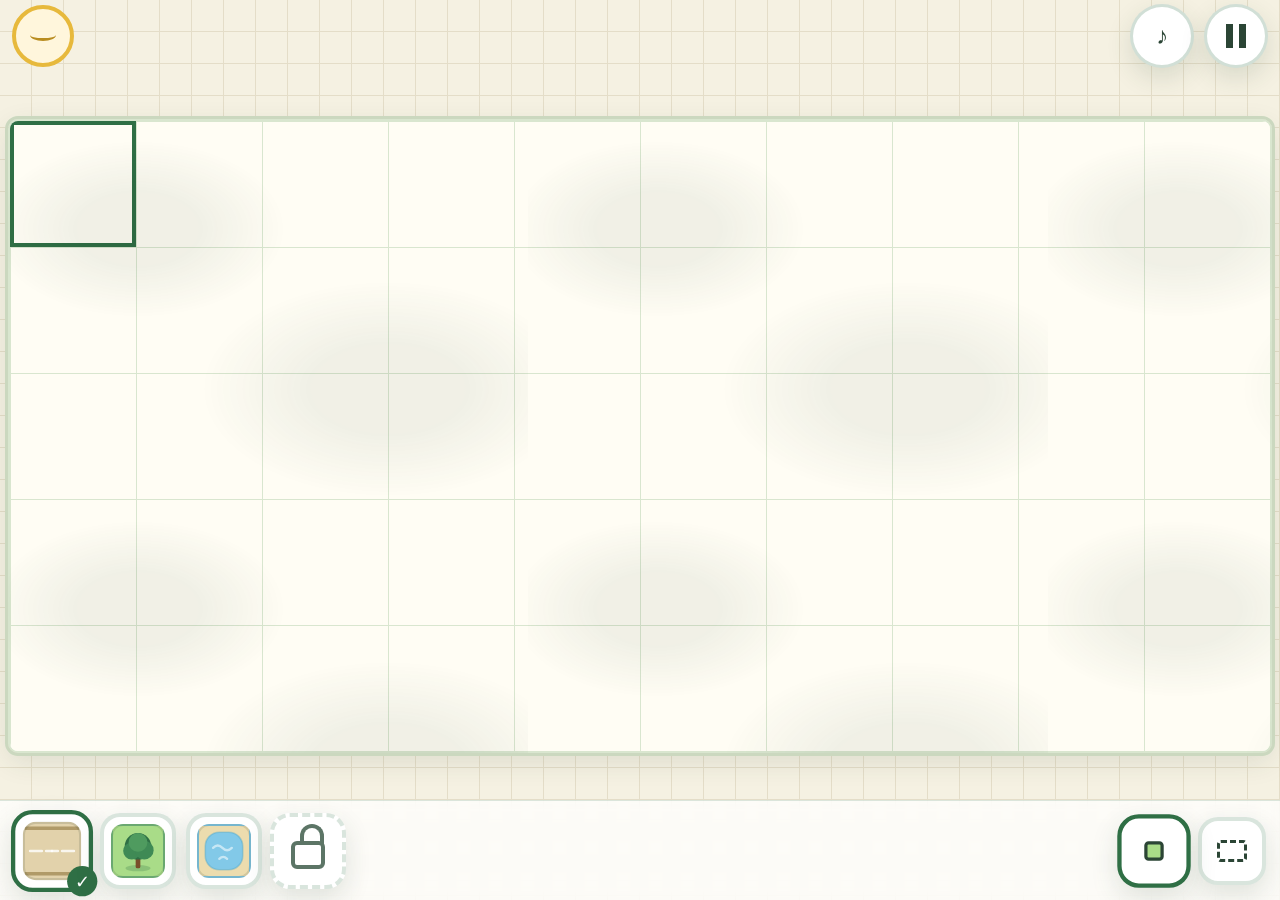
==== commit 60a96098: "feat: bring Block Town to life with ambient animations - Add walkers, chimney smoke, animated creatu" ====
--- a/block-town/index.html
+++ b/block-town/index.html
@@ -33,6 +33,7 @@
           <div class="sheet-grid" id="sheet-grid" role="grid" tabindex="0"
             aria-label="World. Arrow keys move the frame, Space paints the chosen block."></div>
           <div class="living-layer" id="living-layer" aria-hidden="true"></div>
+          <div class="cloud-layer" aria-hidden="true"></div>
         </div>
         <div class="celebration" id="celebration" hidden>
           <div class="confetti" id="confetti" aria-hidden="true"></div>
--- a/block-town/styles.css
+++ b/block-town/styles.css
@@ -176,6 +176,8 @@
 .sheet-stage {
   position: relative;
   width: max-content;
+  /* The cloud shadows blend with the sheet alone, not with the page. */
+  isolation: isolate;
 }
 
 /* Evening light stays on a sheet that has been finished. */
@@ -218,17 +220,43 @@
 }
 
 /* One animated custom property drives the shimmer of every unpainted cell, so
-   a sheet of a thousand cells still runs a single animation. */
+   a sheet of a thousand cells still runs a single animation. Three more are
+   the shared clocks of the living world: every cell that moves only reads
+   them, and a stepped clock changes its value a few times a second, so a cell
+   repaints only then. --tick2 picks a frame of a two-frame picture, --ripple
+   drifts the waves, --sway bobs the tree crowns. */
 @property --empty-tint {
   syntax: "<color>";
   inherits: true;
   initial-value: #fffdf4;
 }
 
+@property --tick2 {
+  syntax: "<integer>";
+  inherits: true;
+  initial-value: 0;
+}
+
+@property --ripple {
+  syntax: "<length>";
+  inherits: true;
+  initial-value: 0px;
+}
+
+@property --sway {
+  syntax: "<length>";
+  inherits: true;
+  initial-value: 0px;
+}
+
 .sheet-grid {
   --empty-tint: var(--paper);
 
-  animation: paper-shimmer 2800ms ease-in-out infinite;
+  animation:
+    paper-shimmer 2800ms ease-in-out infinite,
+    tick-two 2400ms steps(2, jump-none) infinite,
+    ripple-drift 4000ms steps(8) infinite alternate,
+    sway-bob 3200ms steps(2, jump-none) infinite;
 }
 
 @keyframes paper-shimmer {
@@ -240,6 +268,22 @@
   50% {
     --empty-tint: #fbf0cd;
   }
+}
+
+@keyframes tick-two {
+  from { --tick2: 0; }
+  to { --tick2: 1; }
+}
+
+/* Alternating, so the waves drift one way and back instead of jumping home. */
+@keyframes ripple-drift {
+  from { --ripple: 0px; }
+  to { --ripple: 4px; }
+}
+
+@keyframes sway-bob {
+  from { --sway: 0px; }
+  to { --sway: 1px; }
 }
 
 /* An unpainted cell keeps the squared-paper look. */
@@ -303,8 +347,12 @@
   background-image: url("art/field-1.svg");
 }
 
+/* The ripe ears bend in the wind: two frames side by side in one picture, and
+   the shared clock picks one. */
 .block--field.field--2 {
   background-image: url("art/field-2.svg");
+  background-position: calc(var(--tick2) * 100%) center;
+  background-size: 200% 100%;
 }
 
 /* Roads. Every kind is assembled from pieces in art/, listed top layer first:
@@ -552,6 +600,31 @@
   background-image: url("art/forest-dense-b.svg");
 }
 
+/* The crown of a lone tree or a row tree is a picture of its own over the
+   trunk, so it can sway: it bobs one pixel on the shared clock, and odd rows
+   bob half a beat later. A dense canopy is cut by the cell edge and joins its
+   neighbours, so it keeps still; a bob there would open a seam. */
+.block--forest.forest--0::after,
+.block--forest.forest--1::after {
+  position: absolute;
+  background: url("art/forest-lone-crown.svg") center / 100% 100% no-repeat;
+  background-position-y: var(--sway);
+  content: "";
+  inset: 0;
+}
+
+.block--forest.forest--1::after {
+  background-image: url("art/forest-row-a-crown.svg");
+}
+
+.block--forest.forest--1.tile--b::after {
+  background-image: url("art/forest-row-b-crown.svg");
+}
+
+.sheet-row:nth-child(odd) .block--forest::after {
+  background-position-y: calc(1px - var(--sway));
+}
+
 /* Buildings and decorations are one picture from art/ each, on their ground.
    What moves or lights up — the windows, the sails, the lamps — is a
    pseudo-element the game can animate, laid over the picture. */
@@ -669,6 +742,26 @@
   background: url("art/playground.svg") center / 100% 100% no-repeat var(--sand);
 }
 
+/* The swing hangs from the top bar of its frame and rocks a little. */
+.block--playground::after {
+  position: absolute;
+  background: url("art/playground-swing.svg") center / 100% 100% no-repeat;
+  content: "";
+  inset: 0;
+  animation: swing-sway 2600ms ease-in-out infinite alternate;
+  transform-origin: 21.875% 25%;
+}
+
+@keyframes swing-sway {
+  from {
+    transform: rotate(-8deg);
+  }
+
+  to {
+    transform: rotate(8deg);
+  }
+}
+
 /* A lantern: the frame around its lamp is drawn here, so the evening can
    put a glow around it. */
 .block--lantern {
@@ -691,6 +784,15 @@
 
 .block--fountain {
   background: url("art/fountain.svg") center / 100% 100% no-repeat var(--sand);
+}
+
+/* The droplets over the jet: two frames, the shared clock picks one. */
+.block--fountain::after {
+  position: absolute;
+  background: url("art/fountain-splash.svg") center / 200% 100% no-repeat;
+  background-position-x: calc(var(--tick2) * 100%);
+  content: "";
+  inset: 0;
 }
 
 /* Evening: the windows and the lanterns come on. */
@@ -740,13 +842,26 @@
     var(--shore-s),
     var(--shore-w),
     var(--water-art);
-  background-position: center;
+  /* Only the wave layer, the last one, drifts on the shared clock; the shores
+     stay. Next to the waves the picture is the flat water colour, so the
+     strip it uncovers is invisible. */
+  background-position:
+    center, center, center, center, center, center,
+    center, center, center, center, center, center,
+    var(--ripple) center;
   background-repeat: no-repeat;
   background-size: 100% 100%;
 }
 
+/* The other layout drifts the other way, so a lake moves as a body of water
+   and not as one sheet. */
 .block--water.tile--b {
   --water-art: url("art/water-b.svg");
+
+  background-position:
+    center, center, center, center, center, center,
+    center, center, center, center, center, center,
+    calc(var(--ripple) * -1) center;
 }
 
 .block--water.shore--n {
@@ -793,6 +908,9 @@
   --shore-se: none;
   --shore-sw: none;
   --water-art: url("art/water-pond.svg");
+
+  /* The ring of sand is part of the pond picture, so the pond does not drift. */
+  background-position: center;
 }
 
 .block--water.inner--ne {
@@ -817,6 +935,30 @@
   z-index: 2;
   inset: var(--sheet-border);
   pointer-events: none;
+}
+
+/* Fireflies come out in the evening over the whole sheet: a sparse pattern of
+   dots that brightens and dims in three steps. */
+.sheet-stage.is-evening .living-layer::before {
+  position: absolute;
+  background:
+    radial-gradient(circle at 23px 31px, var(--lamp) 0 2px, transparent 3px),
+    radial-gradient(circle at 121px 97px, var(--lamp) 0 1.5px, transparent 2.5px),
+    radial-gradient(circle at 74px 128px, var(--lamp) 0 2px, transparent 3px);
+  background-size: 176px 144px;
+  content: "";
+  inset: 0;
+  animation: firefly-blink 2800ms steps(3, jump-none) infinite alternate;
+}
+
+@keyframes firefly-blink {
+  from {
+    opacity: 0.2;
+  }
+
+  to {
+    opacity: 1;
+  }
 }
 
 .sprite {
@@ -827,9 +969,16 @@
   height: var(--cell-size);
 }
 
+/* Every creature is drawn from a sprite sheet in art/: 128 x 64, frame A on
+   the left and frame B on the right. The sheet is twice as wide as the box,
+   so a frame swap is background-position-x: 100%, and the mirroring flips the
+   whole sheet, which keeps the chosen frame. */
 .sprite > i {
   position: absolute;
   display: block;
+  background-position: 0 0;
+  background-repeat: no-repeat;
+  background-size: 200% 100%;
   inset: 0;
 }
 
@@ -837,115 +986,99 @@
   transform: scaleX(-1);
 }
 
-/* A little car with a window. */
-.sprite--car > i::before {
-  position: absolute;
-  border-radius: 38% 38% 24% 24%;
-  background: #e2685f;
-  box-shadow: 0 1px 0 1px rgb(43 69 53 / 20%);
+.sprite--car > i {
+  background-image: url("art/sprite-car.svg");
+}
+
+.sprite--train > i {
+  background-image: url("art/sprite-train.svg");
+}
+
+/* The duck bobs, the boat rocks, the bird flaps and the walker steps: the
+   second frame of each sheet, shown in turn. */
+.sprite--duck > i {
+  background-image: url("art/sprite-duck.svg");
+  animation: frame-swap 1600ms steps(2, jump-none) infinite;
+}
+
+.sprite--boat > i {
+  background-image: url("art/sprite-boat.svg");
+  animation: frame-swap 2400ms steps(2, jump-none) infinite;
+}
+
+.sprite--bird > i {
+  background-image: url("art/sprite-bird.svg");
+  animation: frame-swap 800ms steps(2, jump-none) infinite;
+}
+
+.sprite--walker > i {
+  background-image: url("art/sprite-walker.svg");
+  animation: frame-swap 600ms steps(2, jump-none) infinite;
+}
+
+@keyframes frame-swap {
+  from {
+    background-position-x: 0;
+  }
+
+  to {
+    background-position-x: 100%;
+  }
+}
+
+/* Chimney smoke stands on its house and rises into the cell above: the box is
+   two cells tall, and the sheet holds three frames of a puff on its way up. */
+.sprite--smoke > i {
+  top: -100%;
+  background-image: url("art/sprite-smoke.svg");
+  background-size: 300% 100%;
+  animation: smoke-rise 3000ms steps(3, jump-none) infinite;
+}
+
+@keyframes smoke-rise {
+  from {
+    background-position-x: 0;
+  }
+
+  to {
+    background-position-x: 100%;
+  }
+}
+
+/* Cloud shadows drift over the whole world, creatures and grid alike. The
+   layer clips its picture, which is one pattern period wider than the sheet
+   and slides by exactly that period, so the loop never jumps. Moving it with a
+   transform costs the compositor one layer and the main thread nothing. */
+.cloud-layer {
+  position: absolute;
+  z-index: 3;
+  border-radius: 10px;
+  inset: 0;
+  overflow: hidden;
+  pointer-events: none;
+  mix-blend-mode: multiply;
+}
+
+.cloud-layer::before {
+  position: absolute;
+  top: 0;
+  left: 0;
+  width: calc(100% + 520px);
+  height: 100%;
+  background:
+    radial-gradient(150px 90px at 130px 110px, rgb(43 69 53) 0 40%, transparent 100%),
+    radial-gradient(190px 110px at 380px 270px, rgb(43 69 53) 0 40%, transparent 100%);
+  background-size: 520px 380px;
   content: "";
-  inset: 30% 14%;
-}
-
-/* Two windows, so the shape reads as a car and not as a red dot. */
-.sprite--car > i::after {
-  position: absolute;
-  background:
-    linear-gradient(
-      90deg,
-      #fff6dc 0 42%,
-      transparent 42% 58%,
-      #fff6dc 58% 100%
-    );
-  content: "";
-  inset: 38% 26% 48%;
-}
-
-/* A duck: a round body and a head with a beak. */
-.sprite--duck > i::before {
-  position: absolute;
-  border-radius: 50% 50% 46% 46%;
-  background: #ffd45c;
-  content: "";
-  inset: 44% 28% 24%;
-}
-
-.sprite--duck > i::after {
-  position: absolute;
-  top: 24%;
-  left: 48%;
-  width: 30%;
-  height: 30%;
-  border-radius: 50% 50% 46% 46%;
-  background:
-    radial-gradient(circle at 74% 56%, #f08c48 0 22%, transparent 22%),
-    radial-gradient(circle at 40% 42%, #3a4a3f 0 14%, transparent 14%),
-    #ffd45c;
-  content: "";
-}
-
-/* A train: a dark engine with a chimney. */
-.sprite--train > i::before {
-  position: absolute;
-  border-radius: 30% 30% 22% 22%;
-  background: #4a6076;
-  box-shadow: 0 1px 0 1px rgb(43 69 53 / 20%);
-  content: "";
-  inset: 32% 10%;
-}
-
-.sprite--train > i::after {
-  position: absolute;
-  top: 18%;
-  left: 22%;
-  width: 16%;
-  height: 22%;
-  border-radius: 20%;
-  background: #4a6076;
-  box-shadow: 34% 0 0 0 transparent;
-  content: "";
-}
-
-/* A boat: a hull and a small sail. */
-.sprite--boat > i::before {
-  position: absolute;
-  border-radius: 0 0 46% 46%;
-  background: #d2703f;
-  content: "";
-  inset: 56% 18% 22%;
-}
-
-.sprite--boat > i::after {
-  position: absolute;
-  bottom: 44%;
-  left: 40%;
-  width: 34%;
-  height: 34%;
-  background: #fff6dc;
-  clip-path: polygon(0 0, 100% 100%, 0 100%);
-  content: "";
-}
-
-/* Birds are two small wings over the wood. */
-.sprite--bird > i::before,
-.sprite--bird > i::after {
-  position: absolute;
-  top: 34%;
-  width: 22%;
-  height: 11%;
-  border-radius: 40%;
-  background: #4a6076;
-  content: "";
-}
-
-.sprite--bird > i::before {
-  left: 26%;
-  transform: rotate(-22deg);
-}
-
-.sprite--bird > i::after {
-  left: 48%;
-  transform: rotate(22deg);
+  opacity: 0.07;
+  animation: clouds-drift 90s linear infinite;
+  will-change: transform;
+}
+
+@keyframes clouds-drift {
+  to {
+    transform: translateX(-520px);
+  }
 }
 
 /* Palette and tools stay well above the 64px minimum. The blur makes the dock
@@ -1133,7 +1266,13 @@
   font-size: 17px;
 }
 
+/* A swatch is a cell outside the sheet: what a block lays over itself, a
+   crown or a splash, must stay inside it, and the clocks never tick here, so
+   the swatch always shows frame A. */
 .palette-swatch {
+  --tick2: 0;
+
+  position: relative;
   display: block;
   width: 54px;
   height: 54px;
@@ -1605,13 +1744,37 @@
     animation-name: word-reveal-fade;
   }
 
-  /* No pulsing: the unpainted cells keep a dashed frame instead. */
+  /* No pulsing and no clocks: the unpainted cells keep a dashed frame
+     instead, and with the clocks at their first value the ears, the waves and
+     the crowns stand where they stood. */
   .sheet-grid {
     animation: none;
   }
 
   /* The blades stop; the standing cross still says "windmill". */
   .block--windmill.is-turning::after {
+    animation: none;
+  }
+
+  /* The decorative loops stop: the clouds go, the fireflies stand at one
+     brightness. */
+  .cloud-layer {
+    display: none;
+  }
+
+  .sheet-stage.is-evening .living-layer::before {
+    animation: none;
+    opacity: 0.6;
+  }
+
+  /* Every creature keeps its first frame: one still puff of smoke, a walker
+     standing, a bird with its wings up, the swing hanging straight. */
+  .sprite--smoke > i,
+  .sprite--walker > i,
+  .sprite--bird > i,
+  .sprite--duck > i,
+  .sprite--boat > i,
+  .block--playground::after {
     animation: none;
   }
 
